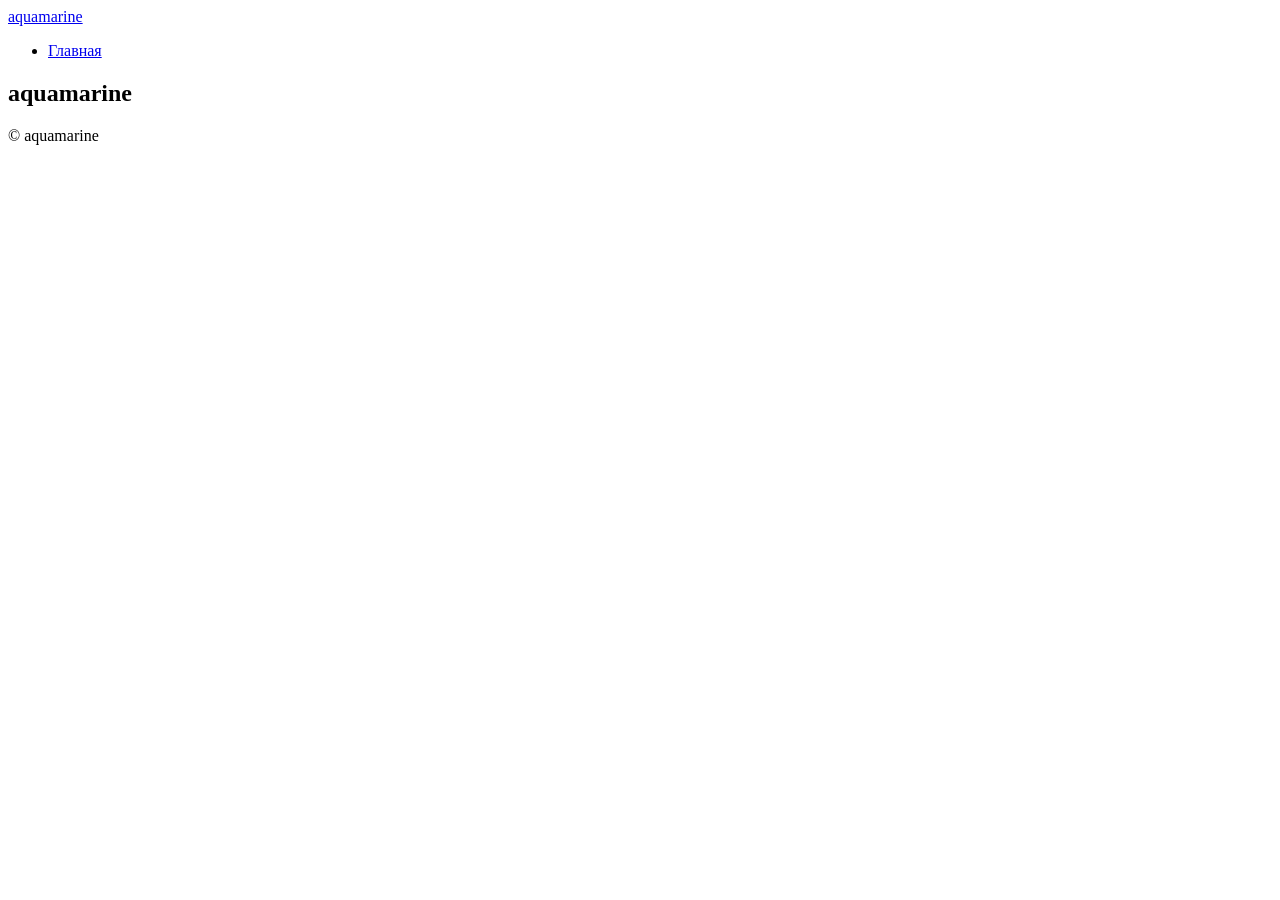
==== index.html @ 16c91556 "Проект delivery-eat" ====
<!DOCTYPE html>
<html lang="ru">
<head>
  <meta charset="UTF-8">
  <meta name="viewport" content="width=device-width, initial-scale=1.0">
  <title>aquamarine</title>
  <!-- Шрифт: бесплатный Inter из Google Fonts (preconnect ускоряет загрузку) -->
  <link rel="preconnect" href="https://fonts.googleapis.com">
  <link rel="preconnect" href="https://fonts.gstatic.com" crossorigin>
  <link href="https://fonts.googleapis.com/css2?family=Inter:wght@400;500;600;700&display=swap" rel="stylesheet">
  <!-- Общий файл стилей (папка css/) -->
  <link rel="stylesheet" href="css/style.css">
  <!-- jQuery 3.7.1 (локальный файл js/jquery.min.js). Подключаем ПЕРЕД js/script.js и тоже с defer:
       defer-скрипты выполняются строго по порядку, поэтому $ уже есть, когда запускается script.js -->
  <script src="js/jquery.min.js" defer></script>
  <!-- Общий скрипт страницы (defer — выполнится после разбора HTML) -->
  <script src="js/script.js" defer></script>
</head>
<body class="page">

  <!-- ===== Шапка сайта ===== -->
  <header class="header">
    <div class="container header__inner">
      <a class="header__logo" href="index.html">aquamarine</a>
      <nav class="nav" aria-label="Главное меню">
        <ul class="nav__list">
          <li><a class="nav__link" href="index.html">Главная</a></li>
        </ul>
      </nav>
    </div>
  </header>

  <!-- ===== Основное содержимое страницы ===== -->
  <main class="main">
    <section class="section">
      <div class="container">
        <h1 class="section__title">aquamarine</h1>
        <!-- Сюда добавляем блоки страницы -->
      </div>
    </section>
  </main>

  <!-- ===== Подвал сайта ===== -->
  <footer class="footer">
    <div class="container footer__inner">
      <p class="footer__copy">© aquamarine</p>
    </div>
  </footer>

</body>
</html>
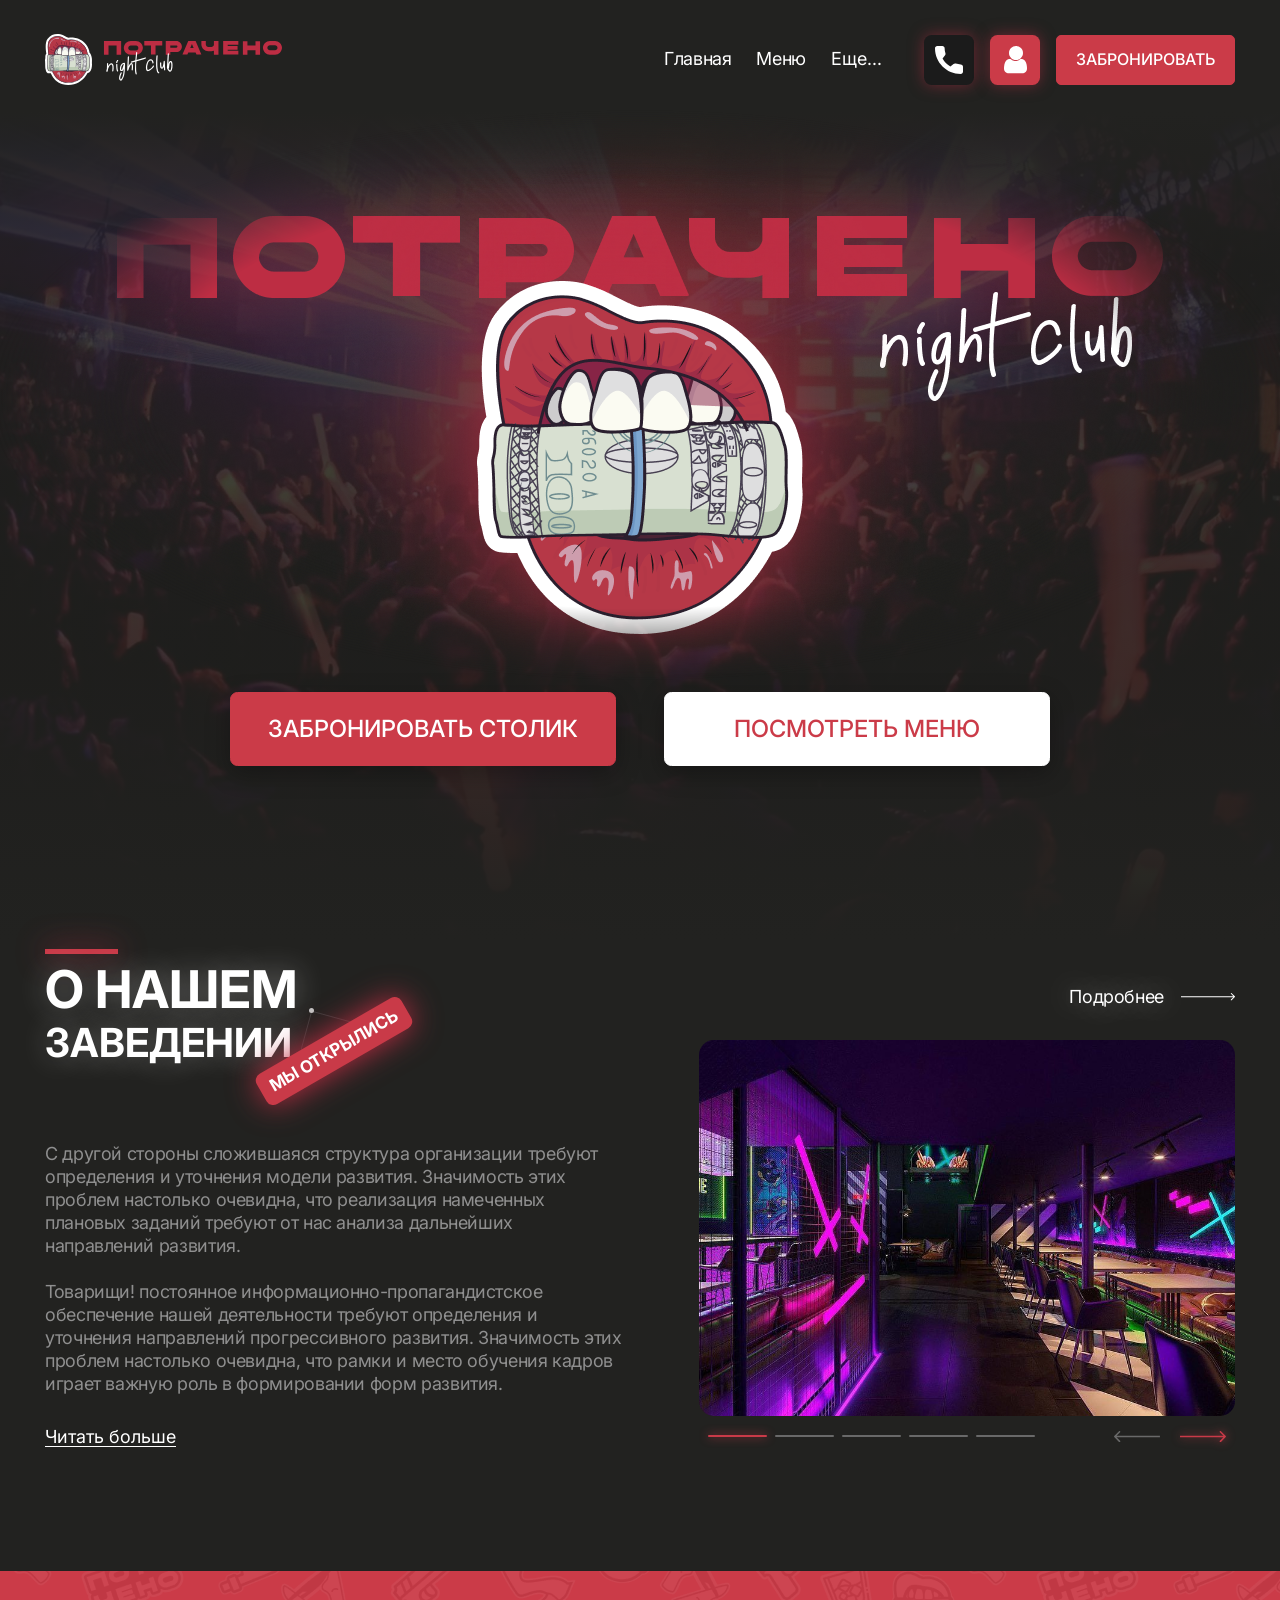
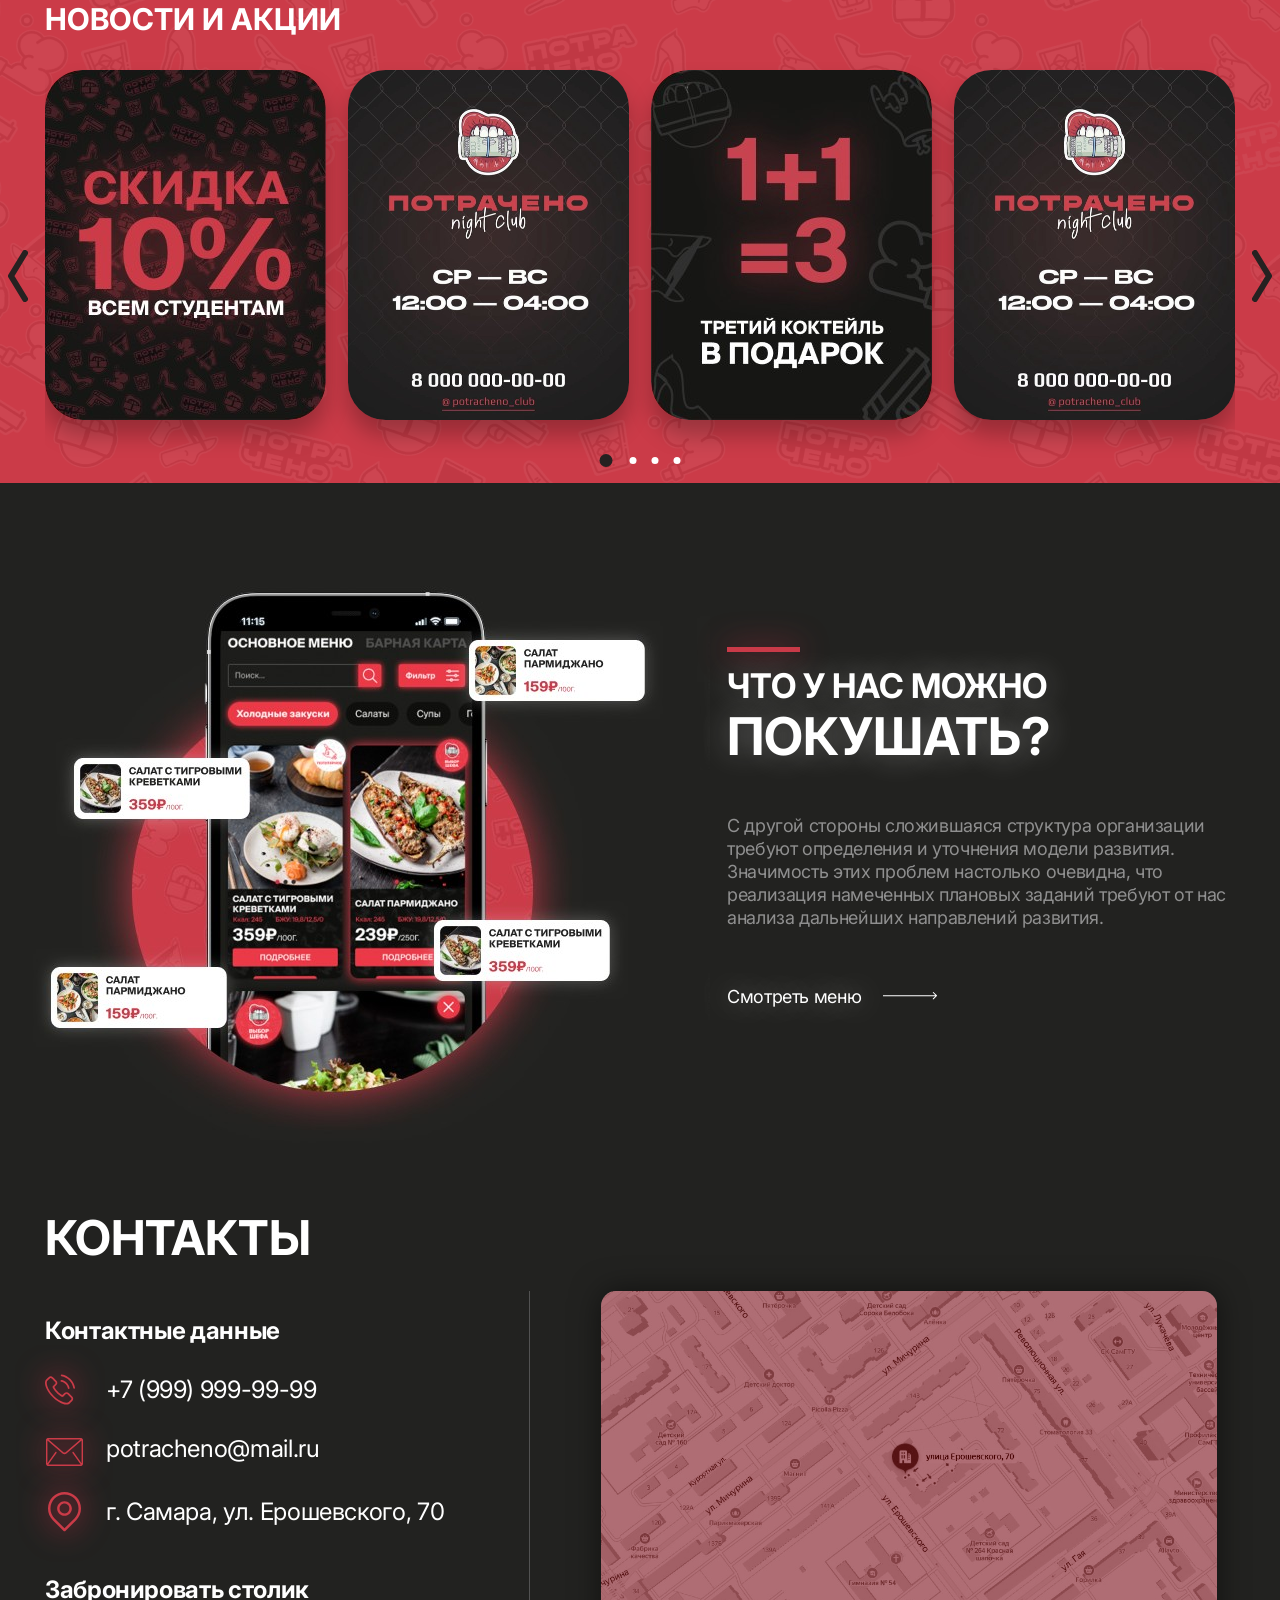
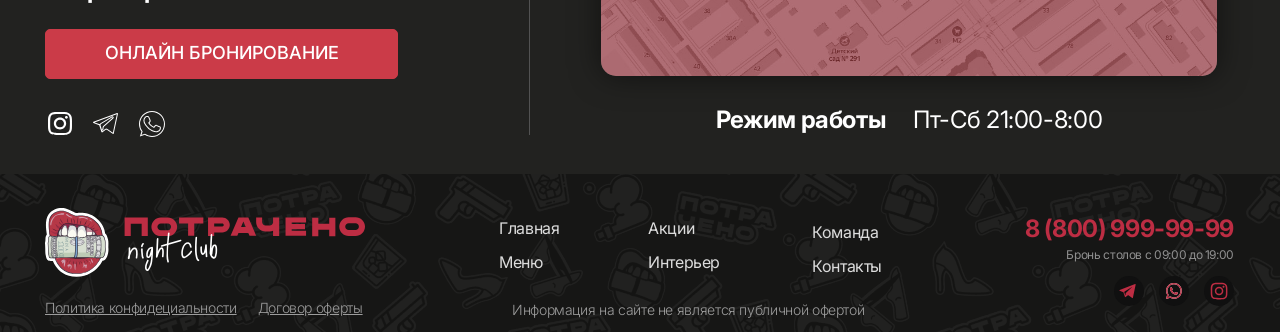
==== commit 563f36f7: "fix: restore index.html from yesterday's version" ====
--- a/index.html
+++ b/index.html
@@ -1,51 +1,1038 @@
-<!DOCTYPE html>
+<!doctype html>
 <html lang="ru">
-<head>
-  <meta charset="UTF-8">
-  <meta name="viewport" content="width=device-width, initial-scale=1.0">
-  <title>aquamarine</title>
-  <!-- Шрифт: бесплатный Inter из Google Fonts (preconnect ускоряет загрузку) -->
-  <link rel="preconnect" href="https://fonts.googleapis.com">
-  <link rel="preconnect" href="https://fonts.gstatic.com" crossorigin>
-  <link href="https://fonts.googleapis.com/css2?family=Inter:wght@400;500;600;700&display=swap" rel="stylesheet">
-  <!-- Общий файл стилей (папка css/) -->
-  <link rel="stylesheet" href="css/style.css">
-  <!-- jQuery 3.7.1 (локальный файл js/jquery.min.js). Подключаем ПЕРЕД js/script.js и тоже с defer:
+  <head>
+    <meta charset="UTF-8" />
+    <meta name="viewport" content="width=device-width, initial-scale=1.0" />
+    <title>Главная — Потрачено night club</title>
+    <!-- Шрифты. Оригинальные Suisse Intl и Gilroy подключаются в style.css (@font-face, папка fonts/).
+       Пока их нет — работают похожие бесплатные Inter (вместо Suisse Intl) и Onest (вместо Gilroy).
+       Montserrat и Roboto есть в макете (добавки к заказу, сертификат) — они бесплатные. -->
+    <link rel="preconnect" href="https://fonts.googleapis.com" />
+    <link rel="preconnect" href="https://fonts.gstatic.com" crossorigin />
+    <link
+      href="https://fonts.googleapis.com/css2?family=Inter:wght@300;400;500;600;700&family=Onest:wght@700&family=Montserrat:wght@400;700;800;900&family=Roboto:wght@400;500;700;900&display=swap"
+      rel="stylesheet"
+    />
+    <!-- Общий файл стилей для всех страниц -->
+    <link rel="stylesheet" href="style.css" />
+    <!-- jQuery 3.7.1 (локальный файл js/jquery.min.js). Подключаем ПЕРЕД js/script.js и тоже с defer:
        defer-скрипты выполняются строго по порядку, поэтому $ уже есть, когда запускается script.js -->
-  <script src="js/jquery.min.js" defer></script>
-  <!-- Общий скрипт страницы (defer — выполнится после разбора HTML) -->
-  <script src="js/script.js" defer></script>
-</head>
-<body class="page">
-
-  <!-- ===== Шапка сайта ===== -->
-  <header class="header">
-    <div class="container header__inner">
-      <a class="header__logo" href="index.html">aquamarine</a>
-      <nav class="nav" aria-label="Главное меню">
-        <ul class="nav__list">
-          <li><a class="nav__link" href="index.html">Главная</a></li>
-        </ul>
-      </nav>
+    <script src="js/jquery.min.js" defer></script>
+    <!-- Общий скрипт: все интерактивные элементы, написан на jQuery (defer — выполнится после разбора страницы) -->
+    <script src="js/script.js" defer></script>
+  </head>
+  <body class="page page--home">
+    <!-- ===== Шапка сайта (одинаковая на всех страницах) ===== -->
+    <header class="header header--overlay">
+      <div class="container header__inner">
+        <!-- Логотип: ведёт на главную -->
+        <a
+          class="header__logo"
+          href="index.html"
+          aria-label="Потрачено — на главную"
+        >
+          <img
+            src="img/logo.svg"
+            alt="Потрачено night club"
+            width="237"
+            height="51"
+          />
+        </a>
+
+        <!-- Главное меню. «Еще...» раскрывает список остальных страниц (js-dropdown) -->
+        <nav class="header__nav" aria-label="Главное меню">
+          <ul class="nav">
+            <li>
+              <a class="nav__link nav__link--active" href="index.html"
+                >Главная</a
+              >
+            </li>
+            <li><a class="nav__link" href="menu.html">Меню</a></li>
+            <li class="nav__more js-dropdown">
+              <button
+                class="nav__link nav__toggle js-dropdown-toggle"
+                type="button"
+                aria-expanded="false"
+                aria-haspopup="true"
+              >
+                Еще...
+              </button>
+              <ul class="dropdown js-dropdown-menu" hidden>
+                <li>
+                  <a class="dropdown__link" href="bar.html">Барная карта</a>
+                </li>
+                <li>
+                  <a class="dropdown__link" href="photos.html">Фотоотчеты</a>
+                </li>
+                <li>
+                  <a class="dropdown__link" href="rules.html"
+                    >Правила заведения</a
+                  >
+                </li>
+                <li>
+                  <a class="dropdown__link" href="certificate.html"
+                    >Подарочный сертификат</a
+                  >
+                </li>
+                <li><a class="dropdown__link" href="cart.html">Корзина</a></li>
+                <li>
+                  <a class="dropdown__link" href="account.html"
+                    >Личный кабинет</a
+                  >
+                </li>
+                <li>
+                  <a class="dropdown__link" href="order.html">Мой заказ</a>
+                </li>
+                <li>
+                  <a class="dropdown__link" href="crud.html"
+                    >CRUD (пользователи)</a
+                  >
+                </li>
+              </ul>
+            </li>
+          </ul>
+        </nav>
+
+        <!-- Кнопки справа: телефон, личный кабинет, корзина, бронирование -->
+        <div class="header__actions">
+          <a
+            class="icon-btn icon-btn--dark"
+            href="tel:+79999999999"
+            aria-label="Позвонить"
+          >
+            <img src="img/icon-phone.svg" alt="" width="28" height="28" />
+          </a>
+          <a
+            class="icon-btn icon-btn--red icon-btn--user"
+            href="account.html"
+            aria-label="Личный кабинет"
+          >
+            <img
+              class="icon-btn__head"
+              src="img/icon-user-head.svg"
+              alt=""
+              width="14"
+              height="14"
+            />
+            <img
+              class="icon-btn__body"
+              src="img/icon-user-body.svg"
+              alt=""
+              width="23"
+              height="15"
+            />
+          </a>
+          <!-- Корзина: белая кнопка с красной тележкой (вид из шапки страницы заказа).
+             Скрыта, пока корзина пуста; число товаров — в красном кружке (js-cart-count) -->
+          <a
+            class="icon-btn icon-btn--white header__cart js-header-cart"
+            href="cart.html"
+            aria-label="Корзина"
+            hidden
+          >
+            <img src="img/icon-cart-red.svg" alt="" width="24" height="23" />
+            <span class="header__cart-count js-cart-count">0</span>
+          </a>
+          <button class="btn btn--header js-open-booking" type="button">
+            Забронировать
+          </button>
+        </div>
+      </div>
+    </header>
+
+    <main>
+      <!-- ===== Первый экран: большой логотип «Потрачено» и две кнопки ===== -->
+      <section class="hero section--hero">
+        <!-- Заголовок для поисковиков и экранных дикторов (на экране вместо него картинка) -->
+        <h1 class="visually-hidden">Потрачено — night club</h1>
+        <!-- Большой логотип с губами — готовая картинка из макета -->
+        <img
+          class="hero__title"
+          src="img/hero-title.png"
+          alt=""
+          width="1300"
+          height="570"
+        />
+
+        <div class="hero__buttons">
+          <button class="btn btn--big js-open-booking" type="button">
+            Забронировать столик
+          </button>
+          <a class="btn btn--big btn--white" href="menu.html"
+            >Посмотреть меню</a
+          >
+        </div>
+      </section>
+
+      <!-- ===== Блок «О нашем заведении»: текст слева, фото интерьера справа ===== -->
+      <section class="about section--about js-slider" id="about">
+        <div class="container about__inner">
+          <!-- Левая колонка -->
+          <div class="about__content">
+            <span class="bar"></span>
+            <h2 class="about__title">
+              <span class="about__title-big">О нашем</span>
+              заведении
+            </h2>
+
+            <!-- Наклейка «Мы открылись» на ниточках (ниточки нарисованы встроенным SVG) -->
+            <div class="sticker" aria-hidden="true">
+              <svg
+                class="sticker__strings"
+                width="52"
+                height="44"
+                viewBox="0 0 52 44"
+              >
+                <line
+                  x1="11"
+                  y1="2"
+                  x2="0"
+                  y2="42"
+                  stroke="#444444"
+                  stroke-width="0.8"
+                />
+                <line
+                  x1="10"
+                  y1="3"
+                  x2="50"
+                  y2="14"
+                  stroke="#444444"
+                  stroke-width="0.8"
+                />
+                <circle cx="10.5" cy="2.5" r="2.5" fill="#c4c4c4" />
+              </svg>
+              <span class="sticker__label">Мы открылись</span>
+            </div>
+
+            <div class="about__text">
+              <p>
+                С другой стороны сложившаяся структура организации требуют
+                определения и уточнения модели развития. Значимость этих проблем
+                настолько очевидна, что реализация намеченных плановых заданий
+                требуют от нас анализа дальнейших направлений развития.
+              </p>
+              <p>
+                Товарищи! постоянное информационно-пропагандистское обеспечение
+                нашей деятельности требуют определения и уточнения направлений
+                прогрессивного развития. Значимость этих проблем настолько
+                очевидна, что рамки и место обучения кадров играет важную роль в
+                формировании форм развития.
+              </p>
+            </div>
+            <!-- «Читать больше» раскрывает дополнительный абзац -->
+            <p class="about__extra js-more-text" hidden>
+              Мы собрали команду барменов и поваров, которые любят своё дело:
+              авторские коктейли, кухня до утра, живые выступления по пятницам и
+              субботам. Приходите компанией — для больших столов есть VIP-зона и
+              мягкая зона у бара.
+            </p>
+            <button
+              class="about__more js-more-toggle"
+              type="button"
+              aria-expanded="false"
+              data-less="Свернуть"
+            >
+              Читать больше
+            </button>
+          </div>
+
+          <!-- Правая колонка: ссылка «Подробнее» (страница интерьера), слайдер фото: полоски и стрелки -->
+          <div class="about__gallery">
+            <a class="link-arrow about__link" href="rules.html">Подробнее</a>
+            <img
+              class="about__img js-slider-img"
+              src="img/about-interior.jpg"
+              alt="Интерьер клуба с неоновой подсветкой"
+              width="536"
+              height="376"
+              data-slides="img/about-interior.jpg|img/photo-b22100.jpg|img/photo-af4ce8.jpg|img/photo-592029.jpg|img/photo-040a84.jpg"
+            />
+            <div class="about__controls">
+              <!-- Полоски-индикаторы слайдов: первая активная -->
+              <ul class="lines">
+                <li>
+                  <button
+                    class="lines__item lines__item--active js-slider-dot"
+                    type="button"
+                    aria-label="Фото 1"
+                  ></button>
+                </li>
+                <li>
+                  <button
+                    class="lines__item js-slider-dot"
+                    type="button"
+                    aria-label="Фото 2"
+                  ></button>
+                </li>
+                <li>
+                  <button
+                    class="lines__item js-slider-dot"
+                    type="button"
+                    aria-label="Фото 3"
+                  ></button>
+                </li>
+                <li>
+                  <button
+                    class="lines__item js-slider-dot"
+                    type="button"
+                    aria-label="Фото 4"
+                  ></button>
+                </li>
+                <li>
+                  <button
+                    class="lines__item js-slider-dot"
+                    type="button"
+                    aria-label="Фото 5"
+                  ></button>
+                </li>
+              </ul>
+              <!-- Стрелки «назад» и «вперёд» -->
+              <div class="about__arrows">
+                <button
+                  class="about__arrow js-slider-prev"
+                  type="button"
+                  aria-label="Предыдущее фото"
+                >
+                  <img
+                    src="img/arrow-slide-left.svg"
+                    alt=""
+                    width="47"
+                    height="12"
+                  />
+                </button>
+                <button
+                  class="about__arrow about__arrow--next js-slider-next"
+                  type="button"
+                  aria-label="Следующее фото"
+                >
+                  <img
+                    src="img/arrow-slide-right.svg"
+                    alt=""
+                    width="47"
+                    height="12"
+                  />
+                </button>
+              </div>
+            </div>
+          </div>
+        </div>
+      </section>
+
+      <!-- ===== Красный блок «Новости и акции»: карусель афиш (стрелки, точки; клик по афише — подробности) ===== -->
+      <section class="promo promo--home section--news js-carousel" id="news">
+        <div class="container promo__inner">
+          <h2 class="promo__title">Новости и акции</h2>
+          <!-- Стрелки по бокам ленты карточек -->
+          <button
+            class="promo__arrow promo__arrow--prev js-carousel-prev"
+            type="button"
+            aria-label="Назад"
+          >
+            <img src="img/arrow-prev.svg" alt="" width="20" height="52" />
+          </button>
+          <button
+            class="promo__arrow promo__arrow--next js-carousel-next"
+            type="button"
+            aria-label="Вперёд"
+          >
+            <img src="img/arrow-next.svg" alt="" width="20" height="52" />
+          </button>
+          <!-- «Окно» карусели: видно 4 афиш, остальные уезжают вбок -->
+          <div class="promo__viewport">
+            <ul class="promo__list js-carousel-track">
+              <li class="promo__card js-carousel-item">
+                <button
+                  class="promo__link js-open-promo"
+                  type="button"
+                  data-title="Скидка 10% всем студентам"
+                  data-text="Покажите студенческий билет на входе или официанту — и получите скидку 10% на весь счёт. Акция действует со среды по воскресенье."
+                  data-img="img/news-students.jpg"
+                >
+                  <img
+                    src="img/news-students.jpg"
+                    alt="Скидка 10% всем студентам"
+                    width="281"
+                    height="350"
+                  />
+                </button>
+              </li>
+              <li class="promo__card js-carousel-item">
+                <button
+                  class="promo__link js-open-promo"
+                  type="button"
+                  data-title="Потрачено: ср — вс 12:00 — 04:00"
+                  data-text="Мы работаем со среды по воскресенье с 12:00 до 04:00. Бронируйте столик заранее по телефону 8 000 000-00-00 или онлайн."
+                  data-img="img/news-club.jpg"
+                >
+                  <img
+                    src="img/news-club.jpg"
+                    alt="Потрачено: ср — вс 12:00 — 04:00"
+                    width="281"
+                    height="350"
+                  />
+                </button>
+              </li>
+              <li class="promo__card js-carousel-item">
+                <button
+                  class="promo__link js-open-promo"
+                  type="button"
+                  data-title="1+1=3: третий коктейль в подарок"
+                  data-text="Закажите два коктейля из барной карты — третий бармен приготовит в подарок. Каждый день до 22:00."
+                  data-img="img/news-cocktail.jpg"
+                >
+                  <img
+                    src="img/news-cocktail.jpg"
+                    alt="1+1=3: третий коктейль в подарок"
+                    width="281"
+                    height="350"
+                  />
+                </button>
+              </li>
+              <li class="promo__card js-carousel-item">
+                <button
+                  class="promo__link js-open-promo"
+                  type="button"
+                  data-title="Потрачено: ср — вс 12:00 — 04:00"
+                  data-text="Мы работаем со среды по воскресенье с 12:00 до 04:00. Бронируйте столик заранее по телефону 8 000 000-00-00 или онлайн."
+                  data-img="img/news-club-2.jpg"
+                >
+                  <img
+                    src="img/news-club-2.jpg"
+                    alt="Потрачено: ср — вс 12:00 — 04:00"
+                    width="281"
+                    height="350"
+                  />
+                </button>
+              </li>
+              <li class="promo__card js-carousel-item" aria-hidden="true">
+                <button
+                  class="promo__link js-open-promo"
+                  type="button"
+                  data-title="Скидка 10% всем студентам"
+                  data-text="Покажите студенческий билет на входе или официанту — и получите скидку 10% на весь счёт. Акция действует со среды по воскресенье."
+                  data-img="img/news-students.jpg"
+                >
+                  <img
+                    src="img/news-students.jpg"
+                    alt="Скидка 10% всем студентам"
+                    width="281"
+                    height="350"
+                  />
+                </button>
+              </li>
+              <li class="promo__card js-carousel-item" aria-hidden="true">
+                <button
+                  class="promo__link js-open-promo"
+                  type="button"
+                  data-title="1+1=3: третий коктейль в подарок"
+                  data-text="Закажите два коктейля из барной карты — третий бармен приготовит в подарок. Каждый день до 22:00."
+                  data-img="img/news-cocktail.jpg"
+                >
+                  <img
+                    src="img/news-cocktail.jpg"
+                    alt="1+1=3: третий коктейль в подарок"
+                    width="281"
+                    height="350"
+                  />
+                </button>
+              </li>
+              <li class="promo__card js-carousel-item" aria-hidden="true">
+                <button
+                  class="promo__link js-open-promo"
+                  type="button"
+                  data-title="Потрачено: ср — вс 12:00 — 04:00"
+                  data-text="Мы работаем со среды по воскресенье с 12:00 до 04:00. Бронируйте столик заранее по телефону 8 000 000-00-00 или онлайн."
+                  data-img="img/news-club.jpg"
+                >
+                  <img
+                    src="img/news-club.jpg"
+                    alt="Потрачено: ср — вс 12:00 — 04:00"
+                    width="281"
+                    height="350"
+                  />
+                </button>
+              </li>
+            </ul>
+          </div>
+          <!-- Точки-переключатели: активная — большая тёмная -->
+          <ul class="dots">
+            <li>
+              <button
+                class="dots__item dots__item--active js-carousel-dot"
+                type="button"
+                aria-label="Слайд 1"
+              ></button>
+            </li>
+            <li>
+              <button
+                class="dots__item js-carousel-dot"
+                type="button"
+                aria-label="Слайд 2"
+              ></button>
+            </li>
+            <li>
+              <button
+                class="dots__item js-carousel-dot"
+                type="button"
+                aria-label="Слайд 3"
+              ></button>
+            </li>
+            <li>
+              <button
+                class="dots__item js-carousel-dot"
+                type="button"
+                aria-label="Слайд 4"
+              ></button>
+            </li>
+          </ul>
+        </div>
+      </section>
+
+      <!-- ===== Блок «Что у нас можно покушать?»: телефон с приложением слева, текст справа ===== -->
+      <section class="eat section--eat">
+        <div class="container eat__inner">
+          <!-- Телефон, красный круг и карточки блюд — одна картинка из макета -->
+          <img
+            class="eat__img"
+            src="img/eat-phone.jpg"
+            alt="Меню ресторана в мобильном приложении"
+            width="730"
+            height="700"
+          />
+          <div class="eat__content">
+            <span class="bar"></span>
+            <h2 class="eat__title">
+              Что у нас можно
+              <span class="eat__title-big">покушать?</span>
+            </h2>
+            <p class="eat__text">
+              С другой стороны сложившаяся структура организации требуют
+              определения и уточнения модели развития. Значимость этих проблем
+              настолько очевидна, что реализация намеченных плановых заданий
+              требуют от нас анализа дальнейших направлений развития.
+            </p>
+            <a class="link-arrow eat__link" href="menu.html">Смотреть меню</a>
+          </div>
+        </div>
+      </section>
+
+      <!-- ===== Блок «Контакты»: данные слева, карта справа ===== -->
+      <section class="contacts section--contacts" id="contacts">
+        <div class="container">
+          <h2 class="contacts__title">Контакты</h2>
+          <div class="contacts__body">
+            <!-- Левая колонка: телефон, почта, адрес, бронирование, соцсети -->
+            <div class="contacts__info">
+              <h3 class="contacts__subtitle">Контактные данные</h3>
+              <ul class="contacts__list">
+                <li class="contacts__item">
+                  <!-- у иконок в SVG есть «запас» 30px под свечение, поэтому отрицательные отступы в CSS -->
+                  <img
+                    class="contacts__icon contacts__icon--phone"
+                    src="img/icon-contact-phone.svg"
+                    alt=""
+                    width="90"
+                    height="91"
+                  />
+                  <a class="contacts__link" href="tel:+79999999999"
+                    >+7 (999) 999-99-99</a
+                  >
+                </li>
+                <li class="contacts__item">
+                  <img
+                    class="contacts__icon contacts__icon--mail"
+                    src="img/icon-contact-mail.svg"
+                    alt=""
+                    width="97"
+                    height="88"
+                  />
+                  <a class="contacts__link" href="mailto:potracheno@mail.ru"
+                    >potracheno@mail.ru</a
+                  >
+                </li>
+                <li class="contacts__item contacts__item--address">
+                  <img
+                    class="contacts__icon contacts__icon--pin"
+                    src="img/icon-contact-pin.svg"
+                    alt=""
+                    width="93"
+                    height="100"
+                  />
+                  <span class="contacts__link"
+                    >г. Самара, ул. Ерошевского, 70</span
+                  >
+                </li>
+              </ul>
+              <h3 class="contacts__subtitle contacts__subtitle--booking">
+                Забронировать столик
+              </h3>
+              <button class="btn btn--wide js-open-booking" type="button">
+                Онлайн бронирование
+              </button>
+              <ul class="socials">
+                <li>
+                  <a
+                    class="socials__link js-soon"
+                    href="#"
+                    data-soon="Instagram скоро заработает"
+                    aria-label="Instagram"
+                    ><img
+                      src="img/icon-instagram.svg"
+                      alt=""
+                      width="24"
+                      height="23"
+                  /></a>
+                </li>
+                <li>
+                  <a
+                    class="socials__link js-soon"
+                    href="#"
+                    data-soon="Telegram-канал скоро заработает"
+                    aria-label="Telegram"
+                    ><img
+                      src="img/icon-telegram.svg"
+                      alt=""
+                      width="25"
+                      height="21"
+                  /></a>
+                </li>
+                <li>
+                  <a
+                    class="socials__link js-soon"
+                    href="#"
+                    data-soon="WhatsApp скоро заработает"
+                    aria-label="WhatsApp"
+                    ><img
+                      src="img/icon-whatsapp.svg"
+                      alt=""
+                      width="26"
+                      height="26"
+                  /></a>
+                </li>
+              </ul>
+            </div>
+
+            <!-- Правая колонка: карта с красным фильтром и режим работы -->
+            <div class="contacts__map-wrap">
+              <div class="contacts__map">
+                <img
+                  src="img/map.jpg"
+                  alt="Карта: г. Самара, ул. Ерошевского, 70"
+                  width="616"
+                  height="385"
+                />
+              </div>
+              <p class="contacts__hours">
+                <b>Режим работы</b> Пт-Сб 21:00-8:00
+              </p>
+            </div>
+          </div>
+        </div>
+      </section>
+    </main>
+
+    <!-- ===== Подвал (одинаковый на всех страницах) ===== -->
+    <footer class="footer">
+      <div class="container footer__inner">
+        <div class="footer__brand">
+          <a href="index.html"
+            ><img
+              src="img/logo-footer.svg"
+              alt="Потрачено night club"
+              width="320"
+              height="69"
+          /></a>
+          <p class="footer__docs">
+            <a
+              class="footer__doc js-soon"
+              href="#"
+              data-soon="Политика конфиденциальности скоро появится на сайте"
+              >Политика конфидециальности</a
+            >
+            <a class="footer__doc" href="rules.html">Договор оферты</a>
+          </p>
+        </div>
+
+        <div class="footer__middle">
+          <ul class="footer__nav">
+            <li><a class="footer__link" href="index.html">Главная</a></li>
+            <li><a class="footer__link" href="index.html#news">Акции</a></li>
+            <li class="footer__nav-shift">
+              <a class="footer__link" href="index.html#about">Команда</a>
+            </li>
+            <li><a class="footer__link" href="menu.html">Меню</a></li>
+            <li><a class="footer__link" href="rules.html">Интерьер</a></li>
+            <li class="footer__nav-shift">
+              <a class="footer__link" href="index.html#contacts">Контакты</a>
+            </li>
+          </ul>
+          <p class="footer__note">
+            Информация на сайте не является публичной офертой
+          </p>
+        </div>
+
+        <div class="footer__contacts">
+          <a class="footer__phone" href="tel:88009999999">8 (800) 999-99-99</a>
+          <p class="footer__hours">Бронь столов с 09:00 до 19:00</p>
+          <ul class="footer__socials">
+            <li>
+              <a
+                class="footer__social js-soon"
+                href="#"
+                data-soon="Telegram-канал скоро заработает"
+                aria-label="Telegram"
+                ><img
+                  src="img/footer-telegram.svg"
+                  alt=""
+                  width="30"
+                  height="30"
+              /></a>
+            </li>
+            <li>
+              <a
+                class="footer__social js-soon"
+                href="#"
+                data-soon="WhatsApp скоро заработает"
+                aria-label="WhatsApp"
+                ><img
+                  src="img/footer-whatsapp.svg"
+                  alt=""
+                  width="30"
+                  height="30"
+              /></a>
+            </li>
+            <li>
+              <a
+                class="footer__social js-soon"
+                href="#"
+                data-soon="Instagram скоро заработает"
+                aria-label="Instagram"
+                ><img
+                  src="img/footer-instagram.svg"
+                  alt=""
+                  width="30"
+                  height="30"
+              /></a>
+            </li>
+          </ul>
+        </div>
+      </div>
+    </footer>
+
+    <!-- ===== Всплывающее окно «Бронирование столика»: план зала (Frame 153/154) + форма.
+       Открывается всеми кнопками «Забронировать» (js-open-booking). Форма никуда не отправляется. ===== -->
+    <div class="modal modal--booking js-modal" data-modal="booking" hidden>
+      <div class="modal__overlay js-modal-close"></div>
+      <div
+        class="modal__window"
+        role="dialog"
+        aria-modal="true"
+        aria-labelledby="booking-title"
+      >
+        <button
+          class="modal__close js-modal-close"
+          type="button"
+          aria-label="Закрыть"
+        >
+          <img src="img/icon-close.svg" alt="" width="14" height="14" />
+        </button>
+        <h2 class="modal__title" id="booking-title">Бронирование столика</h2>
+        <div class="booking">
+          <!-- План зала: на картинку наложены прозрачные кнопки-столы -->
+          <div class="plan">
+            <img
+              class="plan__img"
+              src="img/floor-plan.jpg"
+              alt="План зала: 2 этаж (столы 15–25), столы 1–14, VIP 13, бар и мягкая зона 10–12"
+              width="1709"
+              height="2113"
+            />
+            <button
+              class="plan__table js-plan-table"
+              type="button"
+              style="left: 28.85%; top: 12.68%; width: 6.85%; height: 5.54%"
+              data-table="1"
+              aria-label="Стол 1"
+            ></button>
+            <button
+              class="plan__table js-plan-table"
+              type="button"
+              style="left: 28.85%; top: 22.57%; width: 6.85%; height: 5.54%"
+              data-table="2"
+              aria-label="Стол 2"
+            ></button>
+            <button
+              class="plan__table plan__table--busy js-plan-table"
+              type="button"
+              style="left: 28.85%; top: 32.47%; width: 6.85%; height: 5.54%"
+              data-table="3"
+              aria-label="Стол 3 — занят"
+              disabled
+            ></button>
+            <button
+              class="plan__table js-plan-table"
+              type="button"
+              style="left: 28.85%; top: 42.31%; width: 6.85%; height: 5.54%"
+              data-table="4"
+              aria-label="Стол 4"
+            ></button>
+            <button
+              class="plan__table js-plan-table"
+              type="button"
+              style="left: 28.85%; top: 52.15%; width: 6.85%; height: 5.54%"
+              data-table="5"
+              aria-label="Стол 5"
+            ></button>
+            <button
+              class="plan__table js-plan-table"
+              type="button"
+              style="left: 28.85%; top: 62%; width: 6.85%; height: 5.54%"
+              data-table="6"
+              aria-label="Стол 6"
+            ></button>
+            <button
+              class="plan__table plan__table--busy js-plan-table"
+              type="button"
+              style="left: 28.85%; top: 71.89%; width: 6.85%; height: 5.54%"
+              data-table="7"
+              aria-label="Стол 7 — занят"
+              disabled
+            ></button>
+            <button
+              class="plan__table js-plan-table"
+              type="button"
+              style="left: 28.85%; top: 81.78%; width: 6.85%; height: 5.54%"
+              data-table="8"
+              aria-label="Стол 8"
+            ></button>
+            <button
+              class="plan__table js-plan-table"
+              type="button"
+              style="left: 28.85%; top: 91.67%; width: 6.85%; height: 5.54%"
+              data-table="9"
+              aria-label="Стол 9"
+            ></button>
+            <button
+              class="plan__table js-plan-table"
+              type="button"
+              style="left: 52.84%; top: 86.94%; width: 8.02%; height: 8.19%"
+              data-table="10"
+              aria-label="Стол 10"
+            ></button>
+            <button
+              class="plan__table js-plan-table"
+              type="button"
+              style="left: 70.57%; top: 86.99%; width: 8.02%; height: 8.19%"
+              data-table="11"
+              aria-label="Стол 11"
+            ></button>
+            <button
+              class="plan__table js-plan-table"
+              type="button"
+              style="left: 88.18%; top: 87.03%; width: 8.02%; height: 8.19%"
+              data-table="12"
+              aria-label="Стол 12"
+            ></button>
+            <button
+              class="plan__table plan__table--busy js-plan-table"
+              type="button"
+              style="left: 70.45%; top: 6.29%; width: 23.41%; height: 8.05%"
+              data-table="13"
+              aria-label="Стол 13 — занят"
+              disabled
+            ></button>
+            <button
+              class="plan__table js-plan-table"
+              type="button"
+              style="left: 54.59%; top: 19.4%; width: 6.85%; height: 5.54%"
+              data-table="14"
+              aria-label="Стол 14"
+            ></button>
+            <button
+              class="plan__table plan__table--round js-plan-table"
+              type="button"
+              style="left: 7.61%; top: 9.56%; width: 5.73%; height: 4.64%"
+              data-table="15"
+              aria-label="Стол 15"
+            ></button>
+            <button
+              class="plan__table plan__table--round js-plan-table"
+              type="button"
+              style="left: 7.61%; top: 18.03%; width: 5.73%; height: 4.64%"
+              data-table="16"
+              aria-label="Стол 16"
+            ></button>
+            <button
+              class="plan__table plan__table--round js-plan-table"
+              type="button"
+              style="left: 7.61%; top: 26.5%; width: 5.73%; height: 4.64%"
+              data-table="17"
+              aria-label="Стол 17"
+            ></button>
+            <button
+              class="plan__table plan__table--round plan__table--busy js-plan-table"
+              type="button"
+              style="left: 7.61%; top: 34.97%; width: 5.73%; height: 4.64%"
+              data-table="18"
+              aria-label="Стол 18 — занят"
+              disabled
+            ></button>
+            <button
+              class="plan__table plan__table--round js-plan-table"
+              type="button"
+              style="left: 7.61%; top: 43.45%; width: 5.73%; height: 4.64%"
+              data-table="19"
+              aria-label="Стол 19"
+            ></button>
+            <button
+              class="plan__table plan__table--round js-plan-table"
+              type="button"
+              style="left: 7.61%; top: 51.92%; width: 5.73%; height: 4.64%"
+              data-table="20"
+              aria-label="Стол 20"
+            ></button>
+            <button
+              class="plan__table plan__table--round js-plan-table"
+              type="button"
+              style="left: 7.61%; top: 60.39%; width: 5.73%; height: 4.64%"
+              data-table="21"
+              aria-label="Стол 21"
+            ></button>
+            <button
+              class="plan__table plan__table--round plan__table--busy js-plan-table"
+              type="button"
+              style="left: 7.61%; top: 68.86%; width: 5.73%; height: 4.64%"
+              data-table="22"
+              aria-label="Стол 22 — занят"
+              disabled
+            ></button>
+            <button
+              class="plan__table plan__table--round js-plan-table"
+              type="button"
+              style="left: 7.61%; top: 77.33%; width: 5.73%; height: 4.64%"
+              data-table="23"
+              aria-label="Стол 23"
+            ></button>
+            <button
+              class="plan__table plan__table--round js-plan-table"
+              type="button"
+              style="left: 7.61%; top: 85.8%; width: 5.73%; height: 4.64%"
+              data-table="24"
+              aria-label="Стол 24"
+            ></button>
+            <button
+              class="plan__table plan__table--round js-plan-table"
+              type="button"
+              style="left: 7.61%; top: 94.27%; width: 5.73%; height: 4.64%"
+              data-table="25"
+              aria-label="Стол 25"
+            ></button>
+          </div>
+          <form
+            class="booking__form form js-form"
+            data-success="Спасибо! Мы перезвоним, чтобы подтвердить бронь."
+            novalidate
+          >
+            <p class="booking__hint">
+              Выберите стол на плане — красные свободны, серые заняты.
+            </p>
+            <p class="booking__table">
+              Стол: <b class="js-plan-value">не выбран</b>
+            </p>
+            <input class="js-plan-input" type="hidden" name="table" value="" />
+            <label class="line-field">
+              <input
+                class="line-field__input"
+                type="text"
+                name="name"
+                placeholder="Ваше Имя"
+                required
+                minlength="2"
+                autocomplete="name"
+              />
+            </label>
+            <label class="line-field">
+              <input
+                class="line-field__input js-phone"
+                type="tel"
+                name="phone"
+                placeholder="+7 (999) 999-99-99"
+                required
+                autocomplete="tel"
+              />
+            </label>
+            <label class="line-field">
+              <input
+                class="line-field__input"
+                type="number"
+                name="guests"
+                placeholder="Кол-во гостей"
+                required
+                min="1"
+                max="20"
+              />
+            </label>
+            <label class="line-field">
+              <input
+                class="line-field__input"
+                type="date"
+                name="date"
+                required
+                aria-label="Дата"
+              />
+            </label>
+            <p class="form__error js-form-error" hidden></p>
+            <button class="btn btn--wide booking__submit" type="submit">
+              Забронировать
+            </button>
+            <p class="form__note">
+              Нажимая на кнопку, вы даете согласие на обработку персональных
+              данных
+            </p>
+          </form>
+        </div>
+      </div>
     </div>
-  </header>
-
-  <!-- ===== Основное содержимое страницы ===== -->
-  <main class="main">
-    <section class="section">
-      <div class="container">
-        <h1 class="section__title">aquamarine</h1>
-        <!-- Сюда добавляем блоки страницы -->
+
+    <!-- ===== Всплывающее окно с подробностями акции (клик по афише) ===== -->
+    <div class="modal modal--promo js-modal" data-modal="promo" hidden>
+      <div class="modal__overlay js-modal-close"></div>
+      <div
+        class="modal__window promo-modal"
+        role="dialog"
+        aria-modal="true"
+        aria-labelledby="promo-title"
+      >
+        <button
+          class="modal__close js-modal-close"
+          type="button"
+          aria-label="Закрыть"
+        >
+          <img src="img/icon-close.svg" alt="" width="14" height="14" />
+        </button>
+        <img
+          class="promo-modal__img js-promo-img"
+          src="img/promo-students.jpg"
+          alt=""
+          width="224"
+          height="279"
+        />
+        <div class="promo-modal__body">
+          <h2
+            class="modal__title promo-modal__title js-promo-title"
+            id="promo-title"
+          >
+            Акция
+          </h2>
+          <p class="promo-modal__text js-promo-text"></p>
+          <button class="btn btn--wide js-open-booking" type="button">
+            Забронировать столик
+          </button>
+        </div>
       </div>
-    </section>
-  </main>
-
-  <!-- ===== Подвал сайта ===== -->
-  <footer class="footer">
-    <div class="container footer__inner">
-      <p class="footer__copy">© aquamarine</p>
     </div>
-  </footer>
-
-</body>
+
+    <!-- Короткие всплывающие сообщения внизу экрана («Добавлено в корзину» и т. п.) -->
+    <div class="toast js-toast" role="status" aria-live="polite" hidden></div>
+  </body>
 </html>
--- a/style.css
+++ b/style.css
@@ -0,0 +1,4780 @@
+/* ===================================================================
+   Общий файл стилей для всех страниц сайта «Потрачено»
+   Макет: Figma «Потрачено», ширина 1600px, контент — 1190px по центру.
+
+   Порядок разделов в файле:
+     1. Шрифты (@font-face) и переменные
+     2. Сброс и общие элементы (кнопки, цены, точки)
+     3. Шапка (+ выпадающее меню «Еще...», кнопка корзины)
+     4. Главная: первый экран, «О нас», «Новости и акции», «Покушать», контакты
+     5. Подвал
+     6. Меню и Барная карта: вкладки, категории, поиск, фильтры, карточки
+     7. Общие блоки внутренних страниц: заголовок, всплывающие окна, формы
+     8. Корзина, 9. Заказ, 10. Фотоотчёты, 11. Правила, 12. Личный кабинет,
+     13. CRUD, 14. Сертификат
+   =================================================================== */
+
+/* ===== 1. Шрифты =====
+   Оригинальные шрифты макета — Suisse Intl и Gilroy (коммерческие).
+   Сначала ищем их в системе (local), потом — файлы в папке fonts/ (их туда кладут
+   после покупки лицензии, см. fonts/README.txt). Если ничего нет, браузер берёт
+   следующий шрифт из списка в --font-main / --font-accent: Inter или Onest. */
+@font-face {
+  font-family: "Suisse Intl Web";
+  src: local("Suisse Intl Light"), local("SuisseIntl-Light"), url("fonts/SuisseIntl-Light.woff2") format("woff2");
+  font-weight: 300;
+  font-display: swap;
+}
+
+@font-face {
+  font-family: "Suisse Intl Web";
+  src: local("Suisse Intl"), local("Suisse Intl Regular"), local("SuisseIntl-Regular"), url("fonts/SuisseIntl-Regular.woff2") format("woff2");
+  font-weight: 400;
+  font-display: swap;
+}
+
+@font-face {
+  font-family: "Suisse Intl Web";
+  src: local("Suisse Intl Medium"), local("SuisseIntl-Medium"), url("fonts/SuisseIntl-Medium.woff2") format("woff2");
+  font-weight: 500;
+  font-display: swap;
+}
+
+@font-face {
+  font-family: "Suisse Intl Web";
+  src: local("Suisse Intl SemiBold"), local("SuisseIntl-SemiBold"), url("fonts/SuisseIntl-SemiBold.woff2") format("woff2");
+  font-weight: 600;
+  font-display: swap;
+}
+
+@font-face {
+  font-family: "Suisse Intl Web";
+  src: local("Suisse Intl Bold"), local("SuisseIntl-Bold"), url("fonts/SuisseIntl-Bold.woff2") format("woff2");
+  font-weight: 700;
+  font-display: swap;
+}
+
+@font-face {
+  font-family: "Gilroy Web";
+  src: local("Gilroy Bold"), local("Gilroy-Bold"), url("fonts/Gilroy-Bold.woff2") format("woff2");
+  font-weight: 700;
+  font-display: swap;
+}
+
+/* ===== Переменные: цвета, шрифты и размеры из макета ===== */
+:root {
+  --color-bg: #222220;            /* основной тёмный фон страницы */
+  --color-bg-dark: #161615;       /* фон карточек и подвала */
+  --color-red: #cb3b48;           /* фирменный красный: кнопки, фон блока акций */
+  --color-red-glow: #bd2d43;      /* красный для свечения и логотипа */
+  --color-red-dark: #a5344a;      /* тёмно-красный текст меток */
+  --color-green: #6dab58;         /* зелёный: «Вегетарианские блюда» */
+  --color-white: #ffffff;
+  --color-gray: #8f8f8f;          /* серый текст абзацев */
+  --color-gray-light: #b7b7b7;    /* рамка и текст поля поиска */
+  --color-gray-line: #696969;     /* неактивные полоски, стрелки, крестики */
+  --color-gray-muted: #505050;    /* неактивная вкладка «Барная карта» */
+  --color-footer-text: #9c9c9c;   /* мелкий текст подвала */
+  --color-footer-link: #dcdcdc;   /* ссылки подвала */
+  --color-btn-dark: #1b1b1b;      /* тёмная кнопка с телефоном */
+
+  /* Сначала оригинальные шрифты (см. @font-face выше), если их нет — похожие Inter и Onest */
+  --font-main: "Suisse Intl Web", "Inter", Arial, sans-serif;
+  --font-accent: "Gilroy Web", "Onest", Arial, sans-serif;
+  --font-extra: "Montserrat", Arial, sans-serif;   /* добавки к заказу, сертификат */
+  --font-roboto: "Roboto", Arial, sans-serif;      /* тексты на странице сертификата */
+
+  --container: 1190px;            /* ширина контентной сетки (205px...1395px в макете) */
+  --radius: 5px;                  /* скругление обычных кнопок */
+  --radius-card: 25px;            /* скругление карточек блюд */
+  --glow-red: 0 0 15px var(--color-red);         /* красное свечение кнопок */
+  --shadow-card: 0 0 15px rgba(0, 0, 0, 0.4);    /* тень карточек */
+}
+
+/* ===== Сброс стандартных стилей браузера ===== */
+*,
+*::before,
+*::after {
+  box-sizing: border-box;
+  margin: 0;
+  padding: 0;
+}
+
+body {
+  min-width: 1240px;              /* сайт свёрстан под десктоп, на узких экранах — прокрутка */
+  font-family: var(--font-main);
+  font-size: 18px;
+  line-height: 1.27;
+  letter-spacing: -0.02em;        /* Inter чуть шире, чем Suisse Intl — немного сжимаем */
+  color: var(--color-white);
+  background-color: var(--color-bg);
+  -webkit-font-smoothing: antialiased;
+}
+
+/* Если загрузился оригинальный Suisse Intl (script.js ставит класс на <html>) —
+   сжатие букв, подобранное под Inter, не нужно */
+.fonts-original body,
+.fonts-original .categories__link,
+.fonts-original .menu__tab {
+  letter-spacing: 0;
+}
+
+/* Надписи ЗАГЛАВНЫМИ буквами у Inter и так по ширине как в макете — без сжатия */
+.btn,
+.price,
+.promo__title,
+.about__title,
+.eat__title,
+.contacts__title,
+.card__title,
+.dish__title,
+.dish__price,
+.dish__tags,
+.tag,
+.btn-small,
+.btn-more,
+.btn-cart,
+.sticker__label,
+.video-badge__label {
+  letter-spacing: 0;
+}
+
+img {
+  display: block;
+  max-width: 100%;
+}
+
+ul {
+  list-style: none;
+}
+
+a {
+  color: inherit;
+  text-decoration: none;
+}
+
+button,
+input {
+  font: inherit;
+  color: inherit;
+  border: none;
+  background: none;
+}
+
+button {
+  cursor: pointer;
+}
+
+/* Атрибут hidden всегда прячет элемент (даже если у класса задан display) */
+[hidden] {
+  display: none !important;
+}
+
+/* Видимая рамка фокуса для навигации с клавиатуры */
+:focus-visible {
+  outline: 2px solid var(--color-white);
+  outline-offset: 3px;
+}
+
+/* Текст только для экранных дикторов (на экране не виден) */
+.visually-hidden {
+  position: absolute;
+  width: 1px;
+  height: 1px;
+  overflow: hidden;
+  clip: rect(0 0 0 0);
+  white-space: nowrap;
+}
+
+/* ===== Общие элементы ===== */
+
+/* Контейнер 1190px по центру */
+.container {
+  position: relative;
+  width: var(--container);
+  margin: 0 auto;
+}
+
+/* Красная полоска над заголовками блоков (73×5 со свечением) */
+.bar {
+  display: block;
+  width: 73px;
+  height: 5px;
+  background-color: #c93a48;
+  box-shadow: 0 0 30px var(--color-red-glow);
+}
+
+/* Красная кнопка (базовая) */
+.btn {
+  display: inline-flex;
+  align-items: center;
+  justify-content: center;
+  border: 1.5px solid var(--color-red);
+  border-radius: var(--radius);
+  background-color: var(--color-red);
+  color: var(--color-white);
+  font-weight: 500;
+  text-transform: uppercase;
+  transition: background-color 0.2s, color 0.2s, box-shadow 0.2s;
+}
+
+/* Наведение: кнопка темнеет и начинает светиться */
+.btn:hover {
+  background-color: #b5303d;
+  box-shadow: var(--glow-red);
+}
+
+/* «Забронировать» в шапке: 179×50 */
+.btn--header {
+  width: 179px;
+  height: 50px;
+  font-size: 16px;
+}
+
+/* Большие кнопки первого экрана: 386×74 */
+.btn--big {
+  width: 386px;
+  height: 74px;
+  border-radius: 7.4px;
+  font-size: 23.68px;
+  box-shadow: 0 7px 25px rgba(0, 0, 0, 0.3);
+}
+
+/* Белая кнопка с красным текстом */
+.btn--white {
+  border-color: var(--color-white);
+  background-color: var(--color-white);
+  color: var(--color-red);
+}
+
+.btn--white:hover {
+  background-color: #f1f1f1;
+  box-shadow: 0 7px 25px rgba(0, 0, 0, 0.3), 0 0 15px rgba(255, 255, 255, 0.5);
+}
+
+/* «Онлайн бронирование» в контактах: 353×50 */
+.btn--wide {
+  width: 353px;
+  height: 50px;
+  font-size: 18px;
+}
+
+/* Ссылка со стрелкой («Подробнее →», «Смотреть меню →») */
+.link-arrow {
+  display: inline-flex;
+  align-items: center;
+  gap: 17px;
+  font-size: 18px;
+  line-height: 23px;
+  text-shadow: 0 0 30px rgba(255, 255, 255, 0.56);
+  transition: color 0.2s;
+}
+
+.link-arrow::after {
+  content: "";
+  width: 54px;
+  height: 8px;
+  background: url("img/arrow-long.svg") no-repeat center / contain;
+  transition: transform 0.2s;
+}
+
+.link-arrow:hover {
+  color: var(--color-red);
+}
+
+.link-arrow:hover::after {
+  transform: translateX(6px);
+}
+
+/* Цена «359₽/100г.»: крупные цифры и мелкая приписка */
+.price {
+  font-size: 36px;
+  line-height: 42px;
+  font-weight: 700;
+  text-transform: uppercase;
+  white-space: nowrap;
+}
+
+.price small {
+  line-height: 1;
+  font-size: 16px;
+  font-weight: 400;
+}
+
+/* Точки слайдера (большая тёмная — активная, маленькие белые — остальные) */
+.dots {
+  position: absolute;
+  left: 50%;
+  display: flex;
+  align-items: center;
+  gap: 15px;
+  transform: translateX(-50%);
+}
+
+.dots li {
+  display: flex;
+}
+
+.dots__item {
+  width: 7px;
+  height: 7px;
+  border-radius: 50%;
+  background-color: var(--color-white);
+}
+
+.dots__item--active {
+  width: 13px;
+  height: 13px;
+  margin-right: 2px;
+  background-color: #262121;
+}
+
+.dots__item:not(.dots__item--active):hover {
+  background-color: #262121;
+}
+
+/* ===== Шапка ===== */
+.header {
+  position: relative;
+  z-index: 10;
+  height: 144px;                  /* на странице меню красный блок начинается с 144px */
+  padding-top: 34px;
+}
+
+/* На главной шапка лежит поверх первого экрана */
+.header--overlay {
+  position: absolute;
+  top: 0;
+  left: 0;
+  width: 100%;
+  height: auto;
+}
+
+.header__inner {
+  display: flex;
+  align-items: center;
+  height: 51px;
+}
+
+.header__logo {
+  flex-shrink: 0;
+  transition: opacity 0.2s;
+}
+
+.header__logo:hover {
+  opacity: 0.85;
+}
+
+.header__nav {
+  margin-left: auto;              /* меню прижато к кнопкам справа */
+}
+
+.nav {
+  display: flex;
+  gap: 25px;
+}
+
+.nav__link {
+  font-size: 18px;
+  line-height: 21px;
+  transition: color 0.2s;
+}
+
+.nav__link:hover {
+  color: var(--color-red);
+}
+
+.header__actions {
+  display: flex;
+  gap: 16px;
+  margin-left: 42px;
+}
+
+/* Квадратные кнопки-иконки 50×50 */
+.icon-btn {
+  position: relative;
+  display: flex;
+  align-items: center;
+  justify-content: center;
+  width: 50px;
+  height: 50px;
+  border-radius: 7.58px;
+  box-shadow: 0 0 15px rgba(189, 45, 67, 0.5);
+  transition: box-shadow 0.2s, background-color 0.2s;
+}
+
+.icon-btn:hover {
+  box-shadow: 0 0 20px var(--color-red-glow);
+}
+
+.icon-btn--dark {
+  background-color: var(--color-btn-dark);
+}
+
+.icon-btn--red {
+  background-color: var(--color-red);
+}
+
+/* Иконка пользователя собрана из двух частей: голова и плечи */
+.icon-btn__head {
+  position: absolute;
+  top: 11px;
+  left: 19px;
+}
+
+.icon-btn__body {
+  position: absolute;
+  top: 24px;
+  left: 14px;
+}
+
+/* ===== Первый экран (только на главной) ===== */
+.hero {
+  position: relative;
+  height: 940px;
+  /* фото толпы в клубе + тёмный градиент поверх (значения прозрачности из макета) */
+  background:
+    linear-gradient(to bottom, #222220 0%, #222220 11.9%, rgba(34, 34, 32, 0.87) 29.2%, rgba(34, 34, 32, 0.88) 71.8%, #222220 100%),
+    url("img/hero-bg.jpg") center / cover no-repeat;
+  overflow: hidden;
+}
+
+/* Логотип «Потрачено night club» с губами — картинка 1300×570 (вместе со свечением).
+   Края картинки плавно растворяются в фоне (mask-image) */
+.hero__title {
+  position: absolute;
+  top: 110px;
+  left: 50%;
+  width: 1300px;
+  max-width: none;
+  transform: translateX(-50%);
+  -webkit-mask-image: radial-gradient(ellipse 50% 50% at 50% 50%, #000 75%, transparent 100%);
+  mask-image: radial-gradient(ellipse 50% 50% at 50% 50%, #000 75%, transparent 100%);
+}
+
+.hero__buttons {
+  position: absolute;
+  top: 692px;
+  left: 50%;
+  display: flex;
+  gap: 48px;
+  transform: translateX(-50%);
+}
+
+/* ===== О нашем заведении ===== */
+.about {
+  padding-top: 9px;
+  padding-bottom: 122px;
+}
+
+.about__inner {
+  display: flex;
+  justify-content: space-between;
+}
+
+.about__content {
+  position: relative;
+  width: 577px;
+}
+
+.about__title {
+  margin-top: 9px;
+  font-size: 40px;
+  line-height: 53px;
+  font-weight: 700;
+  text-transform: uppercase;
+  text-shadow: 0 0 30px rgba(255, 255, 255, 0.32);
+}
+
+.about__title-big {
+  display: block;
+  font-size: 52px;
+}
+
+/* Наклейка «Мы открылись»: повёрнута на -30°, висит на ниточках */
+.sticker {
+  position: absolute;
+  top: 45px;
+  left: 208px;
+  width: 162px;
+  height: 114px;
+  pointer-events: none;
+}
+
+.sticker__strings {
+  position: absolute;
+  top: 14px;
+  left: 48px;
+}
+
+.sticker__label {
+  position: absolute;
+  top: 50%;
+  left: 50%;
+  width: 167px;
+  height: 35px;
+  border-radius: 7.75px;
+  background-color: #c93a48;
+  box-shadow: 0 0 30px var(--color-red-glow);
+  font-size: 17px;
+  line-height: 35px;
+  font-weight: 700;
+  text-align: center;
+  text-transform: uppercase;
+  transform: translate(-50%, -50%) rotate(-30deg);
+}
+
+.about__text {
+  margin-top: 73px;
+  font-size: 18px;
+  line-height: 23px;
+  color: var(--color-gray);
+}
+
+/* пустая строка между абзацами, как в макете */
+.about__text p + p {
+  margin-top: 23px;
+}
+
+.about__more {
+  display: inline-block;
+  margin-top: 30px;
+  font-size: 18px;
+  line-height: 23px;
+  text-decoration: underline;
+  text-underline-offset: 3px;
+  transition: color 0.2s;
+}
+
+.about__more:hover {
+  color: var(--color-red);
+}
+
+.about__gallery {
+  display: flex;
+  flex-direction: column;
+  width: 536px;
+  padding-top: 36px;
+}
+
+.about__link {
+  align-self: flex-end;
+}
+
+.about__img {
+  width: 536px;
+  height: 376px;
+  margin-top: 32px;
+  border-radius: 15px;
+  object-fit: cover;
+}
+
+/* Полоски и стрелки под фото */
+.about__controls {
+  display: flex;
+  align-items: center;
+  justify-content: space-between;
+  height: 2px;
+  margin-top: 19px;
+  padding: 0 8px 0 9px;
+}
+
+.lines {
+  display: flex;
+  gap: 8px;
+}
+
+.lines__item {
+  width: 59px;
+  height: 2px;
+  border-radius: 100px;
+  background-color: var(--color-gray-line);
+}
+
+.lines__item--active {
+  background-color: #c93a48;
+  box-shadow: 0 0 10px #c93a48;
+}
+
+.about__arrows {
+  display: flex;
+  gap: 19px;
+}
+
+.about__arrow {
+  display: block;
+  padding: 6px 0;
+  transition: transform 0.2s;
+}
+
+.about__arrow:hover {
+  transform: scale(1.1);
+}
+
+.about__arrow--next img {
+  filter: drop-shadow(0 0 5px #c93a48);
+}
+
+/* ===== Красный блок «Новости и акции» (обе страницы) ===== */
+.promo {
+  /* красный фон + едва заметный узор из иконок */
+  background: url("img/pattern-news.png") center top / 1600px auto no-repeat, var(--color-red);
+}
+
+.promo--home {
+  height: 512px;
+  padding-top: 31px;
+}
+
+.promo--menu {
+  height: 441px;
+  padding-top: 2px;
+  background-image: url("img/pattern-menu-news.png");
+}
+
+.promo__inner {
+  height: 100%;
+}
+
+.promo__title {
+  font-size: 30px;
+  line-height: 35px;
+  font-weight: 700;
+  text-transform: uppercase;
+}
+
+/* «Окно» карусели: обрезает ленту только слева и справа, тени сверху и снизу видны */
+.promo__viewport {
+  margin-top: 33px;
+  clip-path: inset(-40px 0 -60px 0);
+  overflow-x: clip;               /* лента не создаёт горизонтальную прокрутку страницы (clip, а не hidden — тени сверху/снизу остаются) */
+}
+
+/* Лента афиш: script.js сдвигает её через transform */
+.promo__list {
+  display: flex;
+  gap: 22px;                      /* (1190 − 4 × 281) / 3 */
+  transition: transform 0.5s ease;
+}
+
+.promo__card {
+  flex-shrink: 0;
+}
+
+/* Афиша — кнопка: открывает окно с подробностями акции */
+.promo__link {
+  display: block;
+  overflow: hidden;
+  border-radius: 37.7px;
+  box-shadow: 0 15px 22px rgba(0, 0, 0, 0.25);
+  transition: transform 0.2s, box-shadow 0.2s;
+}
+
+.promo__link:hover {
+  transform: translateY(-6px);
+  box-shadow: 0 20px 30px rgba(0, 0, 0, 0.4);
+}
+
+/* Стрелки слева и справа от ленты */
+.promo__arrow {
+  position: absolute;
+  top: 248px;
+  transition: transform 0.2s;
+}
+
+.promo__arrow--prev {
+  left: -37px;
+}
+
+.promo__arrow--next {
+  right: -37px;
+}
+
+.promo__arrow:hover {
+  transform: scale(1.15);
+}
+
+/* Белая стрелка при наведении (как в UI Kit) */
+.promo__arrow:hover img {
+  filter: brightness(0) invert(1);
+}
+
+.promo--home .dots {
+  top: 452px;
+}
+
+/* --- Вариант для страницы меню: карточки поменьше --- */
+.promo--menu .promo__title {
+  margin-top: 10px;
+}
+
+.promo--menu .promo__list {
+  gap: 17.5px;                    /* (1190 − 5 × 224) / 4 */
+}
+
+.promo--menu .promo__card .promo__link {
+  border-radius: 30px;
+  box-shadow: 0 12px 18px rgba(0, 0, 0, 0.25);
+}
+
+.promo--menu .promo__arrow {
+  top: 212px;
+}
+
+.promo--menu .dots {
+  top: 406px;
+}
+
+/* Барная карта: тот же блок, но без «хлебных крошек» */
+.promo--bar {
+  padding-top: 31px;
+}
+
+.promo--bar .promo__title {
+  margin-top: 0;
+}
+
+/* В макете барной карты точек под каруселью нет — листаем только стрелками */
+.promo--bar .dots {
+  display: none;
+}
+
+/* Хлебные крошки «Главная > Меню» */
+.breadcrumbs {
+  display: flex;
+  align-items: center;
+  gap: 8px;
+  font-size: 16px;
+  line-height: 19px;
+}
+
+.breadcrumbs__link {
+  color: #676767;
+  transition: color 0.2s;
+}
+
+.breadcrumbs__link:hover {
+  color: var(--color-white);
+}
+
+.breadcrumbs__sep {
+  margin-right: 1px;
+}
+
+/* ===== «Что у нас можно покушать?» ===== */
+.eat {
+  height: 727px;
+}
+
+.eat__inner {
+  height: 100%;
+}
+
+/* Картинка с телефоном выходит за левый край контейнера (свечение круга) */
+.eat__img {
+  position: absolute;
+  top: 7px;
+  left: -65px;
+  max-width: none;
+}
+
+.eat__content {
+  position: absolute;
+  top: 164px;
+  left: 682px;
+  width: 508px;
+}
+
+.eat__title {
+  margin-top: 8px;
+  font-size: 34px;
+  line-height: 51px;
+  font-weight: 700;
+  text-transform: uppercase;
+  text-shadow: 0 0 30px rgba(255, 255, 255, 0.32);
+}
+
+.eat__title-big {
+  display: block;
+  font-size: 52px;
+}
+
+.eat__text {
+  margin-top: 52px;
+  font-size: 18px;
+  line-height: 23px;
+  color: var(--color-gray);
+}
+
+.eat__link {
+  margin-top: 56px;
+  gap: 22px;
+}
+
+/* ===== Контакты ===== */
+.contacts {
+  height: 564px;
+}
+
+.contacts__title {
+  font-size: 48px;
+  line-height: 56px;
+  font-weight: 700;
+  text-transform: uppercase;
+}
+
+.contacts__body {
+  display: flex;
+  margin-top: 25px;
+}
+
+.contacts__info {
+  width: 485px;
+  height: 444px;
+  padding-top: 26px;
+  border-right: 1px solid #525252;  /* вертикальная линия-разделитель */
+}
+
+.contacts__subtitle {
+  font-size: 24px;
+  line-height: 28px;
+  font-weight: 700;
+}
+
+.contacts__subtitle--booking {
+  margin-top: 44px;
+  margin-bottom: 25px;
+}
+
+.contacts__list {
+  display: flex;
+  flex-direction: column;
+  gap: 29px;
+  margin-top: 30px;
+}
+
+.contacts__item {
+  position: relative;
+  display: flex;
+  align-items: center;
+  min-height: 30px;
+  padding-left: 61px;
+}
+
+.contacts__item--address {
+  min-height: 39px;
+}
+
+/* Иконки: SVG содержит запас под свечение, поэтому сдвигаем их отрицательно */
+.contacts__icon {
+  position: absolute;
+  top: 50%;
+  max-width: none;
+  transform: translateY(-50%);
+}
+
+.contacts__icon--phone {
+  left: -30px;
+}
+
+.contacts__icon--mail {
+  left: -29px;
+  margin-top: 3px;
+}
+
+.contacts__icon--pin {
+  left: -27px;
+}
+
+.contacts__link {
+  font-size: 24px;
+  line-height: 28px;
+}
+
+a.contacts__link {
+  transition: color 0.2s;
+}
+
+a.contacts__link:hover {
+  color: var(--color-red);
+}
+
+/* Соцсети в контактах */
+.socials {
+  display: flex;
+  align-items: center;
+  gap: 21px;
+  margin-top: 32px;
+  padding-left: 3px;
+}
+
+.socials__link {
+  display: block;
+  transition: transform 0.2s, filter 0.2s;
+}
+
+.socials__link:hover {
+  transform: scale(1.15);
+  filter: drop-shadow(0 0 6px var(--color-red));
+}
+
+.contacts__map-wrap {
+  margin-left: 71px;
+}
+
+/* Карта с красным полупрозрачным фильтром поверх */
+.contacts__map {
+  position: relative;
+  width: 616px;
+  height: 385px;
+  overflow: hidden;
+  border-radius: 15px;
+  box-shadow: 0 0 30px rgba(0, 0, 0, 0.5);
+}
+
+/* в макете карта обесцвечена и притемнена (фильтры картинки в Figma) */
+.contacts__map img {
+  width: 100%;
+  height: 100%;
+  object-fit: cover;
+  filter: grayscale(1) brightness(0.56) contrast(1.35);
+}
+
+.contacts__map::after {
+  content: "";
+  position: absolute;
+  inset: 0;
+  background-color: rgba(203, 59, 72, 0.46);
+  mix-blend-mode: hard-light;     /* режим наложения «Жёсткий свет», как в макете */
+  transition: opacity 0.3s;
+}
+
+.contacts__map:hover::after {
+  opacity: 0.6;
+}
+
+.contacts__hours {
+  margin-top: 30px;
+  font-size: 24px;
+  line-height: 28px;
+  text-align: center;
+  word-spacing: 0;
+}
+
+.contacts__hours b {
+  margin-right: 22px;
+}
+
+/* ===== Подвал ===== */
+.footer {
+  height: 158px;
+  background: url("img/pattern-footer.png") center top / 1600px auto no-repeat, var(--color-bg-dark);
+}
+
+.footer__inner {
+  display: flex;
+  height: 100%;
+}
+
+.footer__brand {
+  width: 454px;
+  padding-top: 34px;
+}
+
+.footer__docs {
+  display: flex;
+  gap: 21px;
+  margin-top: 23px;
+}
+
+.footer__doc {
+  font-size: 14px;
+  line-height: 16px;
+  font-weight: 300;
+  color: var(--color-footer-text);
+  text-decoration: underline;
+  transition: color 0.2s;
+}
+
+.footer__doc:hover {
+  color: var(--color-white);
+}
+
+.footer__middle {
+  padding-top: 45px;
+}
+
+/* Ссылки подвала — 3 колонки по 2 строки */
+.footer__nav {
+  font-size: 16px;
+  line-height: 19px;
+  display: grid;
+  grid-template-columns: 149px 164px auto;
+  row-gap: 15px;
+}
+
+/* третья колонка в макете опущена на 4px */
+.footer__nav-shift {
+  transform: translateY(4px);
+}
+
+.footer__link {
+  font-size: 16px;
+  line-height: 19px;
+  color: var(--color-footer-link);
+  transition: color 0.2s;
+}
+
+.footer__link:hover {
+  color: var(--color-red);
+}
+
+.footer__note {
+  margin-top: 30px;
+  margin-left: 13px;
+  font-size: 14px;
+  line-height: 16px;
+  font-weight: 300;
+  color: var(--color-footer-text);
+}
+
+.footer__contacts {
+  display: flex;
+  flex-direction: column;
+  align-items: flex-end;
+  margin-left: auto;
+  padding-top: 41px;
+  padding-right: 1px;
+}
+
+.footer__phone {
+  font-size: 24px;
+  line-height: 28px;
+  font-weight: 700;
+  color: var(--color-red-glow);
+  transition: color 0.2s;
+}
+
+.footer__phone:hover {
+  color: var(--color-white);
+}
+
+.footer__hours {
+  margin-top: 5px;
+  font-size: 12px;
+  line-height: 14px;
+  color: var(--color-gray);
+}
+
+.footer__socials {
+  display: flex;
+  gap: 15px;
+  margin-top: 14px;
+}
+
+.footer__social {
+  display: block;
+  border-radius: 50%;
+  transition: box-shadow 0.2s;
+}
+
+.footer__social:hover {
+  box-shadow: 0 0 10px var(--color-red-glow);
+}
+
+/* ===================================================================
+   Страница «Меню»
+   =================================================================== */
+.menu {
+  padding-top: 26px;
+  padding-bottom: 47px;
+}
+
+/* Вкладки «Основное меню» / «Барная карта» */
+.menu__tabs {
+  display: flex;
+  gap: 52px;
+}
+
+.menu__tab {
+  font-family: var(--font-accent);
+  font-size: 30px;
+  line-height: 36px;
+  font-weight: 700;
+  letter-spacing: -0.04em;
+  text-transform: uppercase;
+  color: var(--color-gray-muted);
+  transition: color 0.2s;
+}
+
+.menu__tab:hover {
+  color: var(--color-red);
+}
+
+.menu__tab--active,
+.menu__tab--active:hover {
+  color: var(--color-white);
+}
+
+/* Категории и поиск */
+.menu__controls {
+  position: relative;
+  display: flex;
+  flex-direction: column;
+  gap: 11px;
+  margin-top: 31px;
+}
+
+.categories {
+  line-height: 22px;
+  display: flex;
+  justify-content: space-between;
+  width: 884px;
+}
+
+.categories__link {
+  font-family: var(--font-accent);
+  font-size: 18px;
+  line-height: 22px;
+  font-weight: 700;
+  letter-spacing: -0.02em;
+  transition: color 0.2s;
+}
+
+.categories__link:hover {
+  color: var(--color-red);
+}
+
+/* Поле поиска 271×50 справа */
+.search {
+  position: absolute;
+  top: 5px;
+  right: 0;
+  display: flex;
+  width: 271px;
+  height: 50px;
+}
+
+.search__input {
+  flex-grow: 1;
+  min-width: 0;
+  height: 100%;
+  padding: 0 0 0 22px;
+  border: 1px solid var(--color-gray-light);
+  border-right: none;
+  border-radius: var(--radius) 0 0 var(--radius);
+  background-color: var(--color-bg);
+  font-size: 16px;
+  outline: none;
+  transition: border-color 0.2s;
+}
+
+.search__input::placeholder {
+  color: var(--color-gray-light);
+}
+
+.search__input:focus {
+  border-color: var(--color-white);
+}
+
+/* Видимый фокус с клавиатуры (выше outline: none убирал рамку браузера) */
+.search__input:focus-visible {
+  outline: 2px solid var(--color-white);
+  outline-offset: 2px;
+}
+
+.search__btn {
+  display: flex;
+  align-items: center;
+  justify-content: center;
+  flex-shrink: 0;
+  width: 50px;
+  height: 50px;
+  border-radius: 0 var(--radius) var(--radius) 0;
+  background-color: var(--color-red);
+  box-shadow: var(--glow-red);
+  transition: background-color 0.2s;
+}
+
+.search__btn:hover {
+  background-color: #b5303d;
+}
+
+/* Кнопка «Фильтры» и «таблетки» */
+.filters {
+  position: relative;             /* от неё позиционируется панель фильтров */
+  display: flex;
+  align-items: center;
+  gap: 32px;
+  margin-top: 34px;
+}
+
+.filters__btn {
+  display: flex;
+  align-items: center;
+  justify-content: center;
+  gap: 17px;
+  width: 155px;
+  height: 50px;
+  border-radius: var(--radius);
+  background-color: var(--color-red);
+  box-shadow: var(--glow-red);
+  font-size: 16px;
+  line-height: 19px;
+  font-weight: 600;
+  transition: background-color 0.2s, box-shadow 0.2s;
+}
+
+.filters__btn:hover {
+  background-color: #b5303d;
+  box-shadow: 0 0 25px var(--color-red);
+}
+
+.filters__tags {
+  display: flex;
+  gap: 20px;
+}
+
+.tag {
+  display: flex;
+  align-items: center;
+  gap: 8px;
+  height: 40px;
+  padding: 0 16px 0 14px;
+  border: 1px solid var(--color-red);
+  border-radius: 100px;
+  box-shadow: 0 0 10px var(--color-red);
+  font-size: 16px;
+  line-height: 19px;
+  text-transform: uppercase;
+  cursor: default;           /* сама «таблетка» не кликается, кликается только крестик */
+  transition: background-color 0.2s;
+}
+
+.tag:hover {
+  background-color: rgba(203, 59, 72, 0.15);
+}
+
+.tag--green {
+  border-color: var(--color-green);
+  box-shadow: 0 0 10px var(--color-green);
+}
+
+.tag--green:hover {
+  background-color: rgba(109, 171, 88, 0.15);
+}
+
+/* ===== Карточки блюд: сетка 3 колонки по 380px ===== */
+.cards {
+  display: grid;
+  grid-template-columns: repeat(3, 380px);
+  justify-content: space-between;
+  row-gap: 30px;
+  margin-top: 43px;
+}
+
+.card {
+  position: relative;
+  height: 655px;
+  border-radius: var(--radius-card);
+  /* тёмный фон + еле заметный узор в нижней части */
+  background: url("img/pattern-card.png") left 102px / 380px auto no-repeat, var(--color-bg-dark);
+  box-shadow: var(--shadow-card);
+  transition: box-shadow 0.3s;
+}
+
+/* Красная «язычок»-полоска внизу карточки (и у напитков в баре) */
+.card::after,
+.drink::after {
+  content: "";
+  position: absolute;
+  bottom: 0;
+  left: 85px;
+  width: 210px;
+  height: 9px;
+  border-radius: 25px 25px 0 0;
+  background-color: var(--color-red);
+}
+
+/* Наведение и «выбранная» карточка — красное свечение (как у «Салат цезарь» в макете) */
+.card:hover,
+.card--active {
+  box-shadow: 0 0 50px var(--color-red);
+}
+
+/* Круглый значок «Популярное» / «Выбор шефа» у правого верхнего угла */
+.card__badge {
+  position: absolute;
+  top: -16px;
+  left: 289px;
+  z-index: 2;
+  border-radius: 50%;
+  box-shadow: 0 0 15px rgba(255, 255, 255, 0.5);
+}
+
+.card__badge--red {
+  box-shadow: 0 0 15px var(--color-red);
+}
+
+.card__photo {
+  position: relative;
+  height: 475px;
+  overflow: hidden;
+  border-radius: var(--radius-card) var(--radius-card) 0 0;
+}
+
+.card__img {
+  width: 100%;
+  height: 100%;
+  object-fit: cover;
+  transition: transform 0.4s;
+}
+
+.card:hover .card__img {
+  transform: scale(1.04);
+}
+
+/* Три точки фото-слайдера внутри карточки */
+.mini-dots {
+  position: absolute;
+  top: 445px;
+  left: 50%;
+  display: flex;
+  gap: 12px;
+  transform: translateX(-50%);
+}
+
+.mini-dots__item {
+  width: 13px;
+  height: 13px;
+  border-radius: 50%;
+  background-color: #313131;
+}
+
+.mini-dots__item--active {
+  background-color: #b63847;
+  box-shadow: 0 0 10px #b63847;
+}
+
+.card__body {
+  padding: 0 12px 0 33px;
+}
+
+/* Название: блок высотой 50px, одна или две строки — по центру */
+.card__title {
+  display: flex;
+  align-items: center;
+  height: 50px;
+  margin-top: 11px;
+  font-size: 22px;
+  line-height: 25px;
+  font-weight: 700;
+  text-transform: uppercase;
+}
+
+.card__title span {
+  max-width: 290px;
+}
+
+.card__info {
+  display: flex;
+  gap: 32px;
+  margin-top: 10px;
+  font-size: 16px;
+  line-height: 19px;
+  color: var(--color-red);
+}
+
+.card__bottom {
+  display: flex;
+  align-items: center;
+  justify-content: space-between;
+  margin-top: 14px;
+}
+
+.card__buttons {
+  display: flex;
+  gap: 5px;
+}
+
+/* Маленькие кнопки «Подробнее» */
+.btn-small {
+  display: flex;
+  align-items: center;
+  justify-content: center;
+  height: 40px;
+  border-radius: var(--radius);
+  text-transform: uppercase;
+  transition: background-color 0.2s, color 0.2s, box-shadow 0.2s;
+}
+
+.btn-small--white {
+  width: 114px;
+  background-color: var(--color-white);
+  color: var(--color-red);
+  font-size: 12px;
+  line-height: 14px;
+}
+
+.btn-small--white:hover {
+  background-color: var(--color-red);
+  color: var(--color-white);
+}
+
+.btn-small--red {
+  width: 133px;
+  margin-right: 9px;
+  background-color: var(--color-red);
+  font-size: 14px;
+  line-height: 16px;
+}
+
+.btn-small--red:hover {
+  background-color: var(--color-white);
+  color: var(--color-red);
+}
+
+/* Квадратная кнопка с тележкой 40×40 */
+.cart-btn {
+  display: flex;
+  align-items: center;
+  justify-content: center;
+  width: 40px;
+  height: 40px;
+  border-radius: var(--radius);
+  background-color: var(--color-red);
+  transition: box-shadow 0.2s;
+}
+
+.cart-btn:hover {
+  box-shadow: var(--glow-red);
+}
+
+/* Подсказка «?» и белое облачко с текстом */
+.tooltip {
+  position: absolute;
+  top: 386px;
+  left: 299px;
+  z-index: 3;
+}
+
+.tooltip__btn {
+  position: absolute;
+  top: 115px;
+  left: 8px;
+  display: block;
+  border-radius: 50%;
+  box-shadow: 0 0 12px rgba(0, 0, 0, 0.46), 0 0 8px var(--color-white);
+  cursor: help;
+}
+
+.tooltip__text {
+  width: 259px;
+  height: 98px;
+  padding: 13px 9px 0 14px;
+  border-radius: 15px;
+  background-color: var(--color-white);
+  color: #3a3a3a;
+  font-size: 14px;
+  line-height: 14px;
+  letter-spacing: 0;
+  opacity: 0;
+  visibility: hidden;
+  transition: opacity 0.2s;
+}
+
+/* показываем облачко при наведении на «?» */
+.tooltip__btn:hover + .tooltip__text,
+.tooltip__btn:focus-visible + .tooltip__text,
+.tooltip--open .tooltip__text {
+  opacity: 1;
+  visibility: visible;
+}
+
+/* ===== Раскрытая карточка блюда (1190×550) ===== */
+.dish {
+  position: relative;
+  grid-column: 1 / -1;            /* в общей сетке карточек занимает весь ряд */
+  height: 550px;
+  margin: 11px 0;                 /* + 30px промежутка сетки = 41px, как в макете */
+  border-radius: var(--radius-card);
+  background: url("img/pattern-detail.png") right top / 752px 550px no-repeat, var(--color-bg-dark);
+  box-shadow: var(--shadow-card);
+}
+
+.dish__photo {
+  position: absolute;
+  top: 0;
+  left: -1px;
+  width: 440px;
+  height: 550px;
+  overflow: hidden;
+  border-radius: var(--radius-card) 0 0 var(--radius-card);
+}
+
+.dish__img {
+  width: 100%;
+  height: 100%;
+  object-fit: cover;
+}
+
+.dish__photo .mini-dots {
+  top: 521px;
+}
+
+/* Значок «Выбор шефа» выступает за левый верхний угол */
+.dish__chef {
+  position: absolute;
+  top: -15px;
+  left: -18px;
+  z-index: 2;
+  border-radius: 50%;
+  box-shadow: 0 0 15px var(--color-red);
+}
+
+/* Значок «Видео: как есть блюдо?» */
+.video-badge {
+  position: absolute;
+  top: 4px;
+  left: 89px;
+  z-index: 2;
+  width: 134px;
+  height: 66px;
+}
+
+.video-badge__label {
+  position: absolute;
+  top: 11px;
+  left: 44px;
+  width: 90px;
+  height: 44px;
+  padding: 4px 0 0 26px;
+  border-radius: 6.8px;
+  background-color: var(--color-red);
+  font-size: 12px;
+  line-height: 12px;
+  font-weight: 700;
+  text-align: center;
+  text-transform: uppercase;
+  transition: background-color 0.2s;
+}
+
+.video-badge__big {
+  font-size: 14.7px;
+}
+
+.video-badge__mid {
+  font-size: 10.6px;
+}
+
+.video-badge__circle {
+  position: absolute;
+  top: 0;
+  left: 0;
+  z-index: 1;
+  width: 65px;
+  height: 65px;
+  border-radius: 50%;
+  background-color: var(--color-white);
+  box-shadow: 0 0 15px rgba(0, 0, 0, 0.46), 0 0 10px var(--color-white);
+}
+
+/* Треугольник «Play» рисуем через clip-path */
+.video-badge__circle::before {
+  content: "";
+  position: absolute;
+  top: 17px;
+  left: 20px;
+  width: 27px;
+  height: 31px;
+  background-color: var(--color-red);
+  clip-path: polygon(0 0, 100% 50%, 0 100%);
+}
+
+.video-badge:hover .video-badge__label {
+  background-color: #b5303d;
+}
+
+/* Круглый крестик «закрыть» */
+.dish__close {
+  position: absolute;
+  top: 25px;
+  right: 25px;
+  display: flex;
+  align-items: center;
+  justify-content: center;
+  width: 36px;
+  height: 36px;
+  border-radius: 50%;
+  background-color: var(--color-red);
+  box-shadow: var(--glow-red);
+  transition: transform 0.2s;
+}
+
+.dish__close img {
+  width: 14px;
+  height: 14px;
+}
+
+.dish__close:hover {
+  transform: rotate(90deg);
+}
+
+.dish__content {
+  position: absolute;
+  top: 52px;
+  left: 467px;
+  width: 618px;
+}
+
+.dish__title {
+  font-size: 30px;
+  line-height: 35px;
+  font-weight: 700;
+  text-transform: uppercase;
+}
+
+.dish__info {
+  display: flex;
+  gap: 32px;
+  margin-top: 25px;
+  font-size: 18px;
+  line-height: 21px;
+  color: var(--color-red);
+}
+
+.dish__text {
+  margin-top: 29px;
+  font-size: 18px;
+  line-height: 24px;
+}
+
+/* Цена на белой «таблетке», которая начинается от края фото */
+.dish__price {
+  position: absolute;
+  top: 354px;
+  left: 439px;
+  width: 228px;
+  height: 60px;
+  padding-left: 28px;
+  border-radius: 0 42.6px 42.6px 0;
+  background-color: var(--color-white);
+  color: var(--color-red);
+  font-size: 43.8px;
+  line-height: 60px;
+  font-weight: 700;
+  text-transform: uppercase;
+  white-space: nowrap;
+}
+
+.dish__price small {
+  font-size: 19.5px;
+  font-weight: 400;
+}
+
+/* Счётчик количества «- 1 +» (только внешний вид) */
+.counter {
+  position: absolute;
+  top: 369px;
+  left: 695px;
+  display: flex;
+  width: 87px;
+  height: 29px;
+  border-radius: 5.8px;
+  background-color: var(--color-white);
+  overflow: hidden;
+}
+
+.counter__btn {
+  display: flex;
+  align-items: center;
+  justify-content: center;
+  width: 21px;
+  height: 100%;
+  background-color: var(--color-red);
+  font-size: 16px;
+  font-weight: 700;
+  cursor: pointer;
+  user-select: none;
+  transition: background-color 0.2s;
+}
+
+.counter__btn:hover {
+  background-color: #b5303d;
+}
+
+.counter__value {
+  flex-grow: 1;
+  color: #818181;
+  font-size: 16.24px;
+  line-height: 29px;
+  text-align: center;
+}
+
+/* Кнопка «Добавить в корзину» 297×60 */
+.btn-cart {
+  position: absolute;
+  top: 354px;
+  left: 810px;
+  display: flex;
+  align-items: center;
+  gap: 15px;
+  width: 297px;
+  height: 60px;
+  padding-left: 16px;
+  border-radius: var(--radius);
+  background-color: var(--color-red);
+  font-size: 18px;
+  line-height: 21px;
+  text-transform: uppercase;
+  transition: background-color 0.2s, box-shadow 0.2s;
+}
+
+.btn-cart:hover {
+  background-color: #b5303d;
+  box-shadow: var(--glow-red);
+}
+
+/* Метки блюда внизу */
+.dish__tags {
+  position: absolute;
+  top: 480px;
+  left: 467px;
+  display: flex;
+  gap: 32px;
+  font-size: 14px;
+  line-height: 16px;
+  text-transform: uppercase;
+  color: var(--color-red-dark);
+}
+
+.dish__tag--green {
+  color: var(--color-green);
+}
+
+/* Кнопка «Показать еще» по центру */
+.btn-more {
+  display: flex;
+  align-items: center;
+  justify-content: center;
+  width: 194px;
+  height: 47px;
+  margin: 59px auto 0;
+  border-radius: 100px;
+  background-color: var(--color-red);
+  box-shadow: var(--glow-red);
+  font-size: 16px;
+  line-height: 19px;
+  text-transform: uppercase;
+  transition: background-color 0.2s, box-shadow 0.2s;
+}
+
+.btn-more:hover {
+  background-color: #b5303d;
+  box-shadow: 0 0 25px var(--color-red);
+}
+
+/* ===================================================================
+   Простая адаптация: на экранах уже 1240px страница прокручивается
+   по горизонтали (макет только десктопный, задан min-width у body)
+   =================================================================== */
+
+/* ===================================================================
+   3а. Шапка: выпадающее меню «Еще...» и кнопка корзины
+   =================================================================== */
+.nav__more {
+  position: relative;
+}
+
+.nav__toggle {
+  cursor: pointer;
+}
+
+.nav__toggle[aria-expanded="true"] {
+  color: var(--color-red);
+}
+
+/* Список остальных страниц под пунктом «Еще...» */
+.dropdown {
+  position: absolute;
+  top: calc(100% + 18px);
+  left: 50%;
+  z-index: 20;
+  width: 250px;
+  padding: 12px 0;
+  border-radius: 15px;
+  background-color: var(--color-bg-dark);
+  box-shadow: 0 0 30px rgba(0, 0, 0, 0.6), 0 0 15px rgba(189, 45, 67, 0.35);
+  transform: translateX(-50%);
+}
+
+.dropdown__link {
+  display: block;
+  padding: 9px 22px;
+  font-size: 16px;
+  line-height: 19px;
+  transition: color 0.2s, background-color 0.2s;
+}
+
+.dropdown__link:hover,
+.dropdown__link:focus-visible {
+  color: var(--color-red);
+  background-color: rgba(255, 255, 255, 0.04);
+}
+
+/* Белая кнопка корзины с красной тележкой (из шапки страницы заказа) */
+.icon-btn--white {
+  background-color: var(--color-white);
+  box-shadow: 0 0 15px rgba(255, 255, 255, 0.26);
+}
+
+.icon-btn--white:hover {
+  box-shadow: 0 0 20px rgba(255, 255, 255, 0.5);
+}
+
+/* Красный кружок с числом товаров */
+.header__cart-count {
+  position: absolute;
+  top: -8px;
+  right: -8px;
+  min-width: 22px;
+  height: 22px;
+  padding: 0 5px;
+  border-radius: 11px;
+  background-color: var(--color-red);
+  box-shadow: 0 0 8px var(--color-red-glow);
+  font-size: 12px;
+  line-height: 22px;
+  font-weight: 700;
+  letter-spacing: 0;
+  text-align: center;
+}
+
+/* На странице заказа кружок не показываем, пока корзина пуста (как в макете) */
+.header__cart-count:empty {
+  display: none;
+}
+
+/* Кнопка мигает, когда в корзину что-то добавили */
+.header__cart--bump {
+  animation: cart-bump 0.4s ease;
+}
+
+@keyframes cart-bump {
+  50% {
+    transform: scale(1.15);
+  }
+}
+
+/* ===== Кнопки-«ссылки» (раньше были <a>): общий сброс ===== */
+.about__arrow,
+.promo__arrow,
+.lines__item,
+.dots__item,
+.mini-dots__item,
+.categories__link,
+.dish__close,
+.video-badge,
+.about__more,
+.tag__remove {
+  cursor: pointer;
+}
+
+.lines li {
+  display: flex;
+}
+
+.lines__item:not(.lines__item--active):hover {
+  background-color: #9a9a9a;
+}
+
+.mini-dots li {
+  display: flex;
+}
+
+.mini-dots__item:not(.mini-dots__item--active):hover {
+  background-color: #6a6a6a;
+}
+
+/* Выбранная категория — красная (как при наведении в UI Kit) */
+.categories__link--active {
+  color: var(--color-red);
+}
+
+/* Крестик внутри «таблетки» фильтра */
+.tag__remove {
+  display: flex;
+  padding: 2px;
+  margin-right: -2px;
+  border-radius: 50%;
+  transition: transform 0.2s;
+}
+
+.tag__remove:hover {
+  transform: rotate(90deg) scale(1.2);
+}
+
+/* «Читать больше» на главной */
+.about__extra {
+  margin-top: 24px;
+  color: var(--color-gray);
+  font-size: 18px;
+  line-height: 23px;
+}
+
+/* Фото в слайдере «О нас» плавно сменяются */
+.about__img,
+.interior__img {
+  transition: opacity 0.25s;
+}
+
+.is-fading {
+  opacity: 0.2;
+}
+
+/* Значок «Популярное» выгружен из Figma в 2x вместе с тенью — поэтому он больше на 15px с каждой стороны */
+.card__badge--2x {
+  top: -31px;
+  left: 274px;
+  border-radius: 0;
+  box-shadow: none;
+  filter: drop-shadow(0 0 12px rgba(0, 0, 0, 0.35));   /* тень круга (в PNG только сам круг) */
+}
+
+/* Скрытые фильтром карточки */
+.card[hidden],
+.drink[hidden] {
+  display: none;
+}
+
+/* ===== Панель фильтров (кнопка «Фильтры») ===== */
+.filters__btn[aria-expanded="true"] {
+  background-color: #b5303d;
+}
+
+.filters-panel {
+  position: absolute;
+  top: 64px;
+  left: 0;
+  z-index: 15;
+  display: flex;
+  flex-direction: column;
+  gap: 14px;
+  width: 300px;
+  padding: 22px 24px;
+  border-radius: 15px;
+  background-color: var(--color-bg-dark);
+  box-shadow: 0 0 30px rgba(0, 0, 0, 0.6), 0 0 15px rgba(203, 59, 72, 0.4);
+}
+
+.filters-panel__option {
+  display: flex;
+  align-items: center;
+  gap: 12px;
+  font-size: 16px;
+  line-height: 19px;
+  cursor: pointer;
+}
+
+.filters-panel__check {
+  width: 18px;
+  height: 18px;
+  accent-color: var(--color-red);
+  cursor: pointer;
+}
+
+.filters-panel__reset {
+  align-self: flex-start;
+  margin-top: 4px;
+  color: var(--color-gray-light);
+  font-size: 14px;
+  text-decoration: underline;
+}
+
+.filters-panel__reset:hover {
+  color: var(--color-white);
+}
+
+/* Сообщение «Ничего не нашлось» */
+.menu__empty {
+  margin-top: 40px;
+  color: var(--color-gray-light);
+  font-size: 20px;
+  text-align: center;
+}
+
+.menu__reset {
+  color: var(--color-red);
+  text-decoration: underline;
+}
+
+/* Подсветка найденного текста в названии */
+.card__title mark,
+.drink__title mark {
+  color: var(--color-red);
+  background: none;
+}
+
+/* ===================================================================
+   6а. Барная карта: карточки коктейлей (380×189 и с фото 380×617)
+   =================================================================== */
+.menu--bar {
+  padding-top: 27px;
+  padding-bottom: 73px;
+}
+
+.menu--bar .menu__controls {
+  margin-top: 32px;
+}
+
+.menu--bar .filters {
+  margin-top: 34px;
+}
+
+.cards--bar {
+  margin-top: 39px;
+  row-gap: 41px;
+}
+
+.drink {
+  position: relative;
+  height: 189px;
+  border-radius: var(--radius-card);
+  /* узор из иконок: та же картинка, что и в Figma (464×553, сдвиг −47/−364) */
+  background: url("img/pattern.png") -47px -364px / 464px 553px no-repeat, var(--color-bg-dark);
+  box-shadow: var(--shadow-card);
+  transition: box-shadow 0.3s;
+}
+
+.drink:hover,
+.drink--active {
+  box-shadow: 0 0 50px var(--color-red);
+}
+
+/* карточки с фото: фото 380×393 сверху, текст ниже */
+.drink--photo {
+  height: 582px;                  /* фото 393 + текстовая часть 189 */
+  margin-top: 15px;               /* + 41px промежутка = 56px, как в макете */
+  background-position: -47px 29px;
+}
+
+.drink__photo {
+  height: 393px;
+  overflow: hidden;
+  border-radius: var(--radius-card) var(--radius-card) 0 0;
+}
+
+.drink__img {
+  width: 100%;
+  height: 393px;
+  object-fit: cover;
+  transition: transform 0.4s;
+}
+
+.drink:hover .drink__img {
+  transform: scale(1.04);
+}
+
+.drink__body {
+  padding: 20px 20px 0 33px;
+}
+
+.drink__title {
+  font-size: 22px;
+  line-height: 25px;
+  font-weight: 700;
+  letter-spacing: 0;
+  text-transform: uppercase;
+}
+
+.drink__desc {
+  width: 290px;
+  height: 38px;
+  margin-top: 11px;
+  color: var(--color-red);
+  font-size: 16px;
+  line-height: 19px;
+  font-weight: 500;
+}
+
+.drink__bottom {
+  display: flex;
+  align-items: center;
+  justify-content: space-between;
+  margin-top: 19px;
+}
+
+.drink .card__buttons {
+  margin-right: 1px;
+}
+
+/* ===================================================================
+   7. Общие блоки внутренних страниц
+   =================================================================== */
+
+/* Красная полоска + большой заголовок страницы */
+.page-head {
+  padding-top: 20px;
+}
+
+.page-head__title {
+  margin-top: 15px;
+  font-size: 40px;
+  line-height: 47px;
+  font-weight: 400;
+  letter-spacing: 0;
+  text-transform: uppercase;
+  text-shadow: 0 0 30px rgba(255, 255, 255, 0.32);
+}
+
+.page-head--photos {
+  padding-top: 26px;
+}
+
+.page-head--photos .page-head__title {
+  font-weight: 500;
+}
+
+.page-head--rules {
+  padding-top: 8px;
+}
+
+.page-head--rules .page-head__title,
+.page-head--rules-text .page-head__title {
+  margin-top: 20px;
+}
+
+.page-head--rules-text {
+  padding-top: 0;
+}
+
+.page-head--crud {
+  padding-top: 14px;
+}
+
+/* ===== Всплывающие окна (общая часть) ===== */
+.modal {
+  position: fixed;
+  inset: 0;
+  z-index: 100;
+  display: flex;
+  align-items: center;
+  justify-content: center;
+  padding: 30px;
+  overflow-y: auto;
+}
+
+.modal__overlay {
+  position: fixed;
+  inset: 0;
+  background-color: rgba(0, 0, 0, 0.65);
+  cursor: pointer;
+  animation: fade-in 0.2s ease;
+}
+
+.modal__window {
+  position: relative;
+  margin: auto;
+  border-radius: 15px;
+  background: url("img/pattern.png") -16px -178px / 1013px auto no-repeat, var(--color-bg);
+  box-shadow: 0 0 100px rgba(0, 0, 0, 0.5);
+  animation: pop-in 0.25s ease;
+}
+
+.modal__close {
+  position: absolute;
+  top: 18px;
+  right: 25px;
+  z-index: 2;
+  display: flex;
+  padding: 6px;
+  border-radius: 50%;
+  transition: transform 0.2s;
+}
+
+.modal__close:hover {
+  transform: rotate(90deg);
+}
+
+.modal__title {
+  font-size: 25px;
+  line-height: 29px;
+  font-weight: 700;
+  letter-spacing: 0;
+  text-align: center;
+  text-transform: uppercase;
+}
+
+/* Пока окно открыто, страница под ним не прокручивается */
+.is-modal-open {
+  overflow: hidden;
+}
+
+@keyframes fade-in {
+  from {
+    opacity: 0;
+  }
+}
+
+@keyframes pop-in {
+  from {
+    opacity: 0;
+    transform: translateY(20px) scale(0.98);
+  }
+}
+
+/* ===== Поля форм ===== */
+/* Поле в рамке (окно доставки, профиль) */
+.field {
+  display: block;
+  width: 100%;
+  height: 50px;
+  padding: 0 20px;
+  border: 1px solid var(--color-red-glow);
+  border-radius: var(--radius);
+  background-color: var(--color-bg);
+  font-size: 16px;
+  line-height: 19px;
+  outline: none;
+  transition: border-color 0.2s, box-shadow 0.2s;
+}
+
+.field::placeholder {
+  color: var(--color-gray-light);
+}
+
+.field:focus {
+  border-color: var(--color-white);
+}
+
+textarea.field {
+  font: inherit;
+  font-size: 16px;
+  color: inherit;
+  resize: vertical;
+}
+
+.field--area {
+  height: 83px;
+  padding-top: 14px;
+}
+
+/* Поле-линия (форма бронирования) */
+.line-field {
+  display: block;
+}
+
+.line-field__input {
+  width: 100%;
+  height: 34px;
+  padding: 0 6px;
+  border-bottom: 2px solid var(--color-red);
+  box-shadow: 0 8px 12px -10px var(--color-red-glow);
+  font-size: 16px;
+  outline: none;
+  color-scheme: dark;
+}
+
+.line-field__input::placeholder {
+  color: #666666;
+}
+
+.line-field__input:focus {
+  border-color: var(--color-white);
+}
+
+/* Ошибка в поле после проверки */
+.is-invalid,
+.field.is-invalid,
+.line-field__input.is-invalid {
+  border-color: #ff6b78;
+  box-shadow: 0 0 10px rgba(255, 107, 120, 0.6);
+}
+
+.form__error {
+  color: #ff6b78;
+  font-size: 14px;
+  line-height: 17px;
+}
+
+.form__error--light {
+  color: var(--color-white);
+}
+
+.form__note {
+  color: #636363;
+  font-size: 14px;
+  line-height: 16px;
+  text-align: center;
+}
+
+/* Сообщение об успешной отправке (подставляет script.js вместо формы) */
+.form-success {
+  display: flex;
+  flex-direction: column;
+  align-items: center;
+  gap: 18px;
+  padding: 30px 10px;
+  text-align: center;
+  font-size: 20px;
+  line-height: 26px;
+  animation: pop-in 0.3s ease;
+}
+
+.form-success::before {
+  content: "";
+  width: 64px;
+  height: 64px;
+  border-radius: 50%;
+  background: url("img/icon-check-red.svg") center / 30px no-repeat, var(--color-white);
+  box-shadow: 0 0 25px var(--color-red);
+}
+
+.form-success__again {
+  color: var(--color-gray-light);
+  font-size: 15px;
+  text-decoration: underline;
+}
+
+.form-success__again:hover {
+  color: var(--color-white);
+}
+
+/* Радиокнопки (способ оплаты) */
+.pay {
+  border: none;
+}
+
+.pay__title {
+  margin-bottom: 16px;
+  font-size: 21px;
+  line-height: 24px;
+  font-weight: 700;
+}
+
+.radio {
+  position: relative;
+  display: flex;
+  gap: 8px;
+  margin-top: 18px;
+  font-size: 14px;
+  line-height: 16px;
+  cursor: pointer;
+}
+
+.radio:first-of-type {
+  margin-top: 0;
+}
+
+/* настоящие radio/checkbox прячем, рисуем свои кружок/квадрат */
+.radio__input,
+.check__input {
+  position: absolute;
+  opacity: 0;
+}
+
+.radio__mark {
+  flex-shrink: 0;
+  width: 15px;
+  height: 15px;
+  border: 0.9px solid #d2d2d2;
+  border-radius: 50%;
+  background-color: #f9f9f9;
+  transition: background-color 0.2s;
+}
+
+.radio__input:checked + .radio__mark {
+  border-color: #b63847;
+  background: radial-gradient(circle, var(--color-white) 3.5px, #b63847 4px);
+}
+
+.radio__input:focus-visible + .radio__mark {
+  outline: 2px solid var(--color-white);
+  outline-offset: 2px;
+}
+
+/* Галочка-квадрат («подать к столу») */
+.check {
+  display: inline-flex;
+  align-items: center;
+  gap: 9px;
+  cursor: pointer;
+}
+
+.check__box {
+  flex-shrink: 0;
+  width: 25px;
+  height: 25px;
+  border-radius: 4.66px;
+  background-color: var(--color-white);
+}
+
+.check__input:checked + .check__box {
+  background: url("img/icon-check-red.svg") center / 15px 12px no-repeat, var(--color-white);
+}
+
+.check__input:focus-visible + .check__box {
+  outline: 2px solid var(--color-red);
+  outline-offset: 2px;
+}
+
+/* ===== Короткие сообщения внизу экрана ===== */
+.toast {
+  position: fixed;
+  bottom: 30px;
+  left: 50%;
+  z-index: 200;
+  max-width: 520px;
+  padding: 16px 26px;
+  border-radius: 10px;
+  background-color: var(--color-red);
+  box-shadow: 0 0 25px rgba(203, 59, 72, 0.7);
+  font-size: 16px;
+  line-height: 20px;
+  text-align: center;
+  transform: translateX(-50%);
+  animation: toast-in 0.25s ease;
+}
+
+@keyframes toast-in {
+  from {
+    opacity: 0;
+    transform: translate(-50%, 20px);
+  }
+}
+
+/* ===== Окно бронирования: план зала + форма ===== */
+.modal--booking .modal__window {
+  width: 1000px;
+  padding: 36px 40px 40px;
+}
+
+.booking {
+  display: flex;
+  gap: 40px;
+  margin-top: 28px;
+}
+
+.plan {
+  position: relative;
+  flex-shrink: 0;
+  width: 480px;
+  border-radius: 10px;
+  overflow: hidden;
+  box-shadow: 0 0 20px rgba(0, 0, 0, 0.5);
+}
+
+.plan__img {
+  width: 100%;
+  height: auto;
+}
+
+/* Прозрачная кнопка поверх стола на картинке */
+.plan__table {
+  position: absolute;
+  border-radius: 8%;
+  cursor: pointer;
+  transition: box-shadow 0.2s, background-color 0.2s;
+}
+
+.plan__table--round {
+  border-radius: 50%;
+}
+
+.plan__table:hover,
+.plan__table:focus-visible {
+  background-color: rgba(255, 255, 255, 0.18);
+  box-shadow: 0 0 14px var(--color-red);
+}
+
+.plan__table--selected,
+.plan__table--selected:hover {
+  outline: 3px solid var(--color-white);
+  outline-offset: 2px;
+  box-shadow: 0 0 18px var(--color-white);
+}
+
+.plan__table--busy {
+  background-color: rgba(34, 34, 32, 0.7);
+  cursor: not-allowed;
+}
+
+.plan__table--busy:hover {
+  background-color: rgba(34, 34, 32, 0.7);
+  box-shadow: none;
+}
+
+.booking__form {
+  display: flex;
+  flex-direction: column;
+  gap: 26px;
+  flex-grow: 1;
+  padding-top: 6px;
+}
+
+.booking__hint {
+  color: var(--color-gray-light);
+  font-size: 16px;
+  line-height: 20px;
+}
+
+.booking__table {
+  font-size: 22px;
+  line-height: 26px;
+}
+
+.booking__table b {
+  color: var(--color-red);
+}
+
+.booking__submit {
+  width: 100%;
+}
+
+/* ===== Окно акции ===== */
+.promo-modal {
+  display: flex;
+  gap: 36px;
+  width: 760px;
+  padding: 40px;
+}
+
+.promo-modal__img {
+  flex-shrink: 0;
+  border-radius: 30px;
+  box-shadow: 0 12px 18px rgba(0, 0, 0, 0.35);
+}
+
+.promo-modal__body {
+  display: flex;
+  flex-direction: column;
+  align-items: flex-start;
+  gap: 22px;
+  padding-top: 14px;
+}
+
+.promo-modal__title {
+  text-align: left;
+}
+
+.promo-modal__text {
+  color: #e5e5e5;
+  font-size: 18px;
+  line-height: 24px;
+}
+
+/* ===== Просмотр фото (лайтбокс) ===== */
+.lightbox {
+  position: relative;
+  margin: auto;
+  animation: pop-in 0.25s ease;
+}
+
+/* Внутренний figure (фото + счётчик) — только для смысла, на раскладку не влияет:
+   display: contents «растворяет» обёртку, всё стоит как раньше */
+.lightbox__figure {
+  display: contents;
+}
+
+.lightbox__img {
+  max-width: 1100px;
+  max-height: calc(100vh - 120px);
+  border-radius: 8px;
+  box-shadow: 0 0 60px rgba(0, 0, 0, 0.8);
+}
+
+.lightbox__counter {
+  margin-top: 14px;
+  color: var(--color-gray-light);
+  font-size: 16px;
+  text-align: center;
+}
+
+.lightbox__arrow {
+  position: absolute;
+  top: calc(50% - 40px);
+  padding: 10px;
+  cursor: pointer;
+  transition: transform 0.2s;
+}
+
+.lightbox__arrow--prev {
+  left: -70px;
+}
+
+.lightbox__arrow--next {
+  right: -70px;
+}
+
+.lightbox__arrow img {
+  filter: brightness(0) invert(1);
+}
+
+.lightbox__arrow:hover {
+  transform: scale(1.15);
+}
+
+.lightbox__arrow:hover img {
+  filter: none;
+}
+
+.lightbox__close {
+  top: -44px;
+  right: -8px;
+}
+
+/* ===================================================================
+   8. Корзина (cart.html) и окно «Заполните данные для доставки»
+   =================================================================== */
+.cart {
+  padding-bottom: 88px;
+}
+
+/* Строка: поиск — «В корзине N товаров» — «Очистить корзину» */
+.cart__toolbar {
+  position: relative;
+  height: 50px;
+  margin-top: 44px;
+}
+
+.search--cart {
+  top: 0;
+  left: 2px;
+  right: auto;
+}
+
+.search--cart .search__input {
+  padding-left: 23px;
+}
+
+.cart__count {
+  position: absolute;
+  top: 16px;
+  left: 729px;
+  font-size: 19.45px;
+  line-height: 23px;
+}
+
+.cart__count b {
+  color: var(--color-red);
+  font-weight: 400;
+}
+
+/* красная линия под счётчиком */
+.cart__count::after {
+  content: "";
+  position: absolute;
+  top: 30px;
+  left: 5px;
+  width: 182px;
+  height: 2px;
+  background-color: var(--color-red);
+}
+
+.cart__clear {
+  position: absolute;
+  top: 0;
+  right: -1px;
+  gap: 11px;
+  width: 222px;
+  height: 50px;
+  padding-right: 4px;
+  box-shadow: var(--glow-red);
+  font-size: 15px;
+  line-height: 17px;
+  font-weight: 400;
+  text-transform: none;
+}
+
+.cart__body {
+  position: relative;
+  display: flex;
+  justify-content: space-between;
+  align-items: flex-start;
+  margin-top: 89px;
+}
+
+.cart__list {
+  display: flex;
+  flex-direction: column;
+  gap: 27px;
+  width: 767px;
+}
+
+.cart__empty {
+  width: 767px;
+  padding: 50px 0;
+  color: var(--color-gray-light);
+  font-size: 22px;
+  text-align: center;
+}
+
+.cart__empty .link-arrow {
+  margin-left: 16px;
+  color: var(--color-white);
+}
+
+/* Строка товара 767×151 */
+.cart-item {
+  position: relative;
+  display: flex;
+  height: 151px;
+  border-radius: 30px;
+  background: url("img/pattern.png") 438px -320px / 380px auto no-repeat, var(--color-bg-dark);
+  box-shadow: 0 0 30px rgba(0, 0, 0, 0.2);
+  animation: fade-in 0.3s ease;
+}
+
+.cart-item__img {
+  flex-shrink: 0;
+  width: 226px;
+  height: 151px;
+  border-radius: 30px 0 0 30px;
+  object-fit: cover;
+}
+
+.cart-item__body {
+  position: relative;
+  flex-grow: 1;
+  padding: 22px 0 0 43px;
+}
+
+.cart-item__title {
+  max-width: 440px;
+  font-size: 22px;
+  line-height: 25px;
+  font-weight: 700;
+  letter-spacing: 0;
+  text-transform: uppercase;
+  white-space: nowrap;
+  overflow: hidden;
+  text-overflow: ellipsis;
+}
+
+.cart-item__info,
+.order-item__info {
+  display: flex;
+  gap: 32px;
+  margin-top: 14px;
+  color: var(--color-red);
+  font-size: 16px;
+  line-height: 19px;
+}
+
+.cart-item__price,
+.cart-item__info + .cart-item__price {
+  margin-top: 14px;
+}
+
+/* Маленький счётчик 75×25 (корзина, заказ) */
+.counter--small {
+  position: absolute;
+  top: 103px;
+  left: 234px;
+  width: 75px;
+  height: 25px;
+  border-radius: var(--radius);
+  background-color: var(--color-white);
+}
+
+.counter--small .counter__btn {
+  width: 18px;
+  height: 25px;
+  border-radius: 0;
+  background-color: var(--color-red);
+  color: var(--color-white);
+  font-size: 14px;
+  line-height: 25px;
+}
+
+.counter--small .counter__btn--minus {
+  border-radius: var(--radius) 0 0 var(--radius);
+}
+
+.counter--small .counter__btn--plus {
+  border-radius: 0 var(--radius) var(--radius) 0;
+}
+
+.counter--small .counter__value {
+  width: auto;
+  flex-grow: 1;
+  color: #818181;
+  font-size: 14px;
+  line-height: 16px;
+}
+
+.cart-item__more {
+  position: absolute;
+  top: 95px;
+  left: 356px;
+}
+
+/* Красный кружок с крестиком «убрать» */
+.cart-item__remove {
+  position: absolute;
+  top: 22px;
+  left: 498px;
+  display: flex;
+  align-items: center;
+  justify-content: center;
+  width: 29px;
+  height: 29px;
+  border-radius: 50%;
+  background-color: var(--color-red);
+  box-shadow: 0 0 30px rgba(0, 0, 0, 0.2);
+  cursor: pointer;
+  transition: transform 0.2s, box-shadow 0.2s;
+}
+
+.cart-item__remove:hover {
+  transform: rotate(90deg);
+  box-shadow: 0 0 12px var(--color-red);
+}
+
+/* «Ваш заказ» 377×507 */
+.summary {
+  flex-shrink: 0;
+  width: 377px;
+  padding: 22px 20px 29px;
+  border-radius: 30px;
+  background: url("img/pattern.png") -110px -260px / 600px auto no-repeat, var(--color-bg-dark);
+  box-shadow: 0 0 30px rgba(0, 0, 0, 0.2);
+}
+
+.summary__title {
+  font-size: 22px;
+  line-height: 25px;
+  font-weight: 700;
+  letter-spacing: 0;
+  text-transform: uppercase;
+}
+
+.summary__list {
+  display: flex;
+  flex-direction: column;
+  gap: 15px;
+  min-height: 23px;
+  margin-top: 21px;
+  padding-bottom: 17px;
+  border-bottom: 1px solid rgba(255, 255, 255, 0.26);
+}
+
+.summary__line {
+  display: flex;
+  align-items: center;
+  font-size: 16px;
+  line-height: 19px;
+}
+
+.summary__name {
+  width: 206px;
+  padding-right: 47px;
+}
+
+.summary__qty {
+  color: #767676;
+}
+
+.summary__price {
+  margin-left: auto;
+  color: var(--color-red);
+  font-size: 20px;
+  line-height: 23px;
+  white-space: nowrap;
+}
+
+.summary__row {
+  display: flex;
+  align-items: center;
+  justify-content: space-between;
+  font-size: 16px;
+  line-height: 19px;
+}
+
+.summary__row b {
+  color: var(--color-red);
+  font-size: 20px;
+  line-height: 23px;
+  font-weight: 400;
+}
+
+.summary__row--delivery {
+  height: 58px;
+  padding-top: 1px;
+  border-bottom: 1px solid rgba(255, 255, 255, 0.26);
+}
+
+.summary__row--promo {
+  margin-top: 17px;
+}
+
+.summary__discount--off {
+  visibility: hidden;
+}
+
+.summary__promo-msg {
+  margin-top: 6px;
+  color: var(--color-gray-light);
+  font-size: 13px;
+  line-height: 15px;
+}
+
+/* поле промокода 195×34 со стрелкой */
+.promo-code {
+  display: flex;
+  width: 195px;
+  height: 34px;
+}
+
+.promo-code__input {
+  flex-grow: 1;
+  min-width: 0;
+  padding: 0 10px 0 15px;
+  border: 0.7px solid var(--color-gray-light);
+  border-right: none;
+  border-radius: 3.4px 0 0 3.4px;
+  background-color: var(--color-bg);
+  font-size: 11px;
+  outline: none;
+}
+
+.promo-code__input::placeholder {
+  color: var(--color-gray-light);
+}
+
+.promo-code__btn {
+  display: flex;
+  align-items: center;
+  justify-content: center;
+  width: 34px;
+  border-radius: 0 3.4px 3.4px 0;
+  background-color: var(--color-red);
+  box-shadow: 0 0 10px var(--color-red);
+  transition: background-color 0.2s;
+}
+
+.promo-code__btn:hover {
+  background-color: #b5303d;
+}
+
+.summary__total {
+  display: flex;
+  align-items: center;
+  margin-top: 21px;
+  font-size: 30px;
+  line-height: 35px;
+  font-weight: 700;
+  text-transform: uppercase;
+}
+
+.summary__total span {
+  margin-right: auto;
+}
+
+.summary__old {
+  margin: 4px 10px 0 0;
+  font-size: 14px;
+  line-height: 16px;
+  font-weight: 400;
+}
+
+.summary__total b {
+  margin-top: 2px;
+  color: var(--color-red);
+  font-size: 20px;
+  line-height: 23px;
+  font-weight: 400;
+}
+
+.summary__btn {
+  width: 100%;
+  height: 50px;
+  margin-top: 29px;
+  box-shadow: var(--glow-red);
+  font-size: 15px;
+  font-weight: 400;
+  text-transform: none;
+}
+
+/* ===== «Добавить к заказу»: карточки соусов 276×73 ===== */
+.addons {
+  position: relative;
+  margin-top: 69px;
+}
+
+.addons__title {
+  font-size: 40px;
+  line-height: 47px;
+  font-weight: 400;
+  letter-spacing: 0;
+  text-transform: uppercase;
+  word-spacing: 6px;
+  text-shadow: 0 0 30px rgba(255, 255, 255, 0.32);
+}
+
+.addons__list {
+  display: flex;
+  gap: 24.6px;
+  margin-top: 43px;
+}
+
+.addon {
+  position: relative;
+  display: flex;
+  width: 276px;
+  height: 73px;
+  font-family: var(--font-extra);
+  letter-spacing: 0;
+}
+
+.addon__img {
+  width: 101px;
+  height: 73px;
+  border-radius: 13.2px 0 0 13.2px;
+  object-fit: cover;
+}
+
+.addon__body {
+  flex-grow: 1;
+  padding: 9px 0 0 13px;
+  border-radius: 0 13.2px 13.2px 0;
+  background-color: var(--color-white);
+  color: #000000;
+}
+
+.addon--red .addon__body {
+  background-color: var(--color-red);
+  color: var(--color-white);
+}
+
+.addon__title {
+  height: 36px;
+  font-size: 14px;
+  line-height: 17px;
+  font-weight: 700;
+  text-transform: uppercase;
+}
+
+.addon__price {
+  margin-top: 2px;
+  color: var(--color-red);
+  font-size: 14.3px;
+  line-height: 17px;
+  font-weight: 700;
+}
+
+.addon--red .addon__price {
+  color: var(--color-white);
+}
+
+.addon__price small {
+  font-size: 8.9px;
+  font-weight: 400;
+}
+
+/* белый кружок «+» на углу карточки */
+.addon__add {
+  position: absolute;
+  top: -12px;
+  left: 251px;
+  display: flex;
+  align-items: center;
+  justify-content: center;
+  width: 37px;
+  height: 37px;
+  border-radius: 50%;
+  background-color: var(--color-white);
+  box-shadow: 0 0 27px rgba(0, 0, 0, 0.2);
+  cursor: pointer;
+  transition: transform 0.2s, box-shadow 0.2s;
+}
+
+.addon__add:hover {
+  transform: scale(1.12);
+  box-shadow: 0 0 15px var(--color-red);
+}
+
+.addon__add--done {
+  background-color: var(--color-red);
+}
+
+.addon__add--done img {
+  filter: brightness(0) invert(1);
+}
+
+/* ===== Окно «Заполните данные для доставки» 684×743 ===== */
+.checkout {
+  width: 684px;
+  padding: 49px 77px 28px 77px;
+  background-position: -16px -178px;
+}
+
+.checkout .modal__close {
+  top: 12px;
+  right: 19px;
+}
+
+.checkout__title {
+  margin: 0 -57px;
+  font-size: 25px;
+  line-height: 29px;
+  font-weight: 700;
+  letter-spacing: 0;
+  text-align: center;
+  text-transform: uppercase;
+}
+
+.checkout__form {
+  display: flex;
+  flex-direction: column;
+  gap: 21px;
+  margin-top: 40px;
+}
+
+.checkout__form .pay {
+  margin-top: 4px;
+}
+
+.checkout__submit {
+  align-self: center;
+  width: 275px;
+  height: 50px;
+  margin-top: 13px;
+  border-width: 2.9px;
+  font-size: 20px;
+  line-height: 23px;
+  font-weight: 400;
+}
+
+.checkout__note {
+  margin: -1px auto 0;
+  max-width: 381px;
+  color: #636363;
+  font-size: 14px;
+  line-height: 16px;
+  text-align: center;
+}
+
+.checkout__sum {
+  font-size: 20px;
+}
+
+.checkout__sum b {
+  color: var(--color-red);
+}
+
+.checkout--pay,
+.checkout--profile {
+  padding-bottom: 44px;
+}
+
+/* ===================================================================
+   9. Заказ (order.html)
+   =================================================================== */
+.order {
+  padding-bottom: 60px;
+}
+
+.page-head--order {
+  position: relative;
+}
+
+.page-head--order .page-head__title {
+  font-weight: 500;
+}
+
+.order__time {
+  margin-left: 28px;
+  color: rgba(255, 255, 255, 0.3);
+  font-size: 30px;
+  line-height: 35px;
+  font-weight: 400;
+  text-shadow: none;
+  vertical-align: 3px;
+}
+
+.order__status {
+  position: absolute;
+  top: 41px;
+  right: 0;
+  font-size: 38.15px;
+  line-height: 45px;
+  text-transform: uppercase;
+}
+
+.order__body {
+  display: flex;
+  justify-content: space-between;
+  align-items: flex-start;
+  margin-top: 62px;
+}
+
+.order__list {
+  display: flex;
+  flex-direction: column;
+  gap: 27px;
+  width: 806px;
+  margin-top: 9px;
+}
+
+.order-item {
+  position: relative;
+  display: flex;
+  height: 141px;
+  border-radius: 28px;
+  background: url("img/pattern.png") 420px -300px / 420px auto no-repeat, var(--color-bg-dark);
+  box-shadow: 0 0 28px rgba(0, 0, 0, 0.2);
+}
+
+.order-item__img {
+  flex-shrink: 0;
+  width: 210px;
+  height: 141px;
+  border-radius: 23px 0 0 23px;
+  object-fit: cover;
+}
+
+.order-item__body {
+  position: relative;
+  flex-grow: 1;
+  padding: 20px 0 0 40px;
+}
+
+.order-item__title {
+  font-size: 20.5px;
+  line-height: 24px;
+  font-weight: 700;
+  letter-spacing: 0;
+  text-transform: uppercase;
+}
+
+.order-item__info {
+  gap: 30px;
+  margin-top: 13px;
+  font-size: 14.9px;
+  line-height: 17px;
+}
+
+.order-item__price {
+  margin-top: 13px;
+  font-size: 33.5px;
+  line-height: 39px;
+}
+
+.order-item__price small {
+  font-size: 14.9px;
+}
+
+.order-item .counter--small {
+  top: 94px;
+  left: 199px;
+}
+
+.order-item__serve {
+  position: absolute;
+  top: 94px;
+  left: 339px;
+  font-size: 12px;
+  line-height: 14px;
+  text-transform: uppercase;
+}
+
+/* таймер «17 минут» */
+.order-item__timer {
+  position: absolute;
+  top: 92px;
+  left: 488px;
+  width: 31px;
+  height: 25px;
+  padding: 10px 0 0 11px;
+  background: url("img/icon-timer.svg") no-repeat;
+  color: #161614;
+  font-size: 9.9px;
+  line-height: 11px;
+  font-weight: 700;
+  letter-spacing: 0;
+}
+
+/* кружок статуса на углу карточки */
+.order-item__status {
+  position: absolute;
+  top: -9px;
+  left: 777px;
+  display: flex;
+  align-items: center;
+  justify-content: center;
+  width: 29px;
+  height: 29px;
+  border-radius: 14px;
+  background-color: var(--color-white);
+}
+
+.order-item__status--cancel {
+  background-color: var(--color-red);
+}
+
+.order__side {
+  width: 351px;
+}
+
+.summary--order {
+  width: 351px;
+  padding: 20px 19px 33px;
+  border-radius: 28px;
+}
+
+.summary__head {
+  display: flex;
+  align-items: center;
+  justify-content: space-between;
+}
+
+.summary--order .summary__title {
+  font-size: 20.5px;
+  line-height: 24px;
+}
+
+.summary__table {
+  display: flex;
+  align-items: center;
+  gap: 6px;
+  font-size: 20.5px;
+  line-height: 24px;
+  font-weight: 700;
+  text-transform: uppercase;
+  cursor: pointer;
+  transition: color 0.2s;
+}
+
+.summary__table:hover {
+  color: var(--color-red);
+}
+
+.summary--order .summary__list {
+  gap: 14px;
+  margin-top: 39px;
+  padding-bottom: 30px;
+}
+
+.summary--order .summary__line {
+  font-size: 14.9px;
+  line-height: 17px;
+}
+
+.summary--order .summary__name {
+  width: 191px;
+  padding-right: 43px;
+}
+
+.summary--order .summary__price,
+.summary__total--order b {
+  font-size: 18.6px;
+  line-height: 22px;
+}
+
+.summary__total--order {
+  margin-top: 20px;
+  font-size: 27.9px;
+  line-height: 32px;
+}
+
+.summary--order .summary__btn {
+  height: 45px;
+  margin-top: 21px;
+  font-size: 14px;
+}
+
+.order__actions {
+  display: flex;
+  justify-content: space-between;
+  margin-top: 26px;
+}
+
+.order__btn {
+  width: 170px;
+  height: 41px;
+  border-radius: 4px;
+  background-color: var(--color-red);
+  box-shadow: 0 0 15px rgba(203, 59, 72, 0.5);
+  font-size: 12.8px;
+  line-height: 15px;
+  transition: background-color 0.2s, box-shadow 0.2s;
+}
+
+.order__btn:hover {
+  background-color: #b5303d;
+  box-shadow: 0 0 20px var(--color-red);
+}
+
+.order__btn--white {
+  background-color: var(--color-white);
+  color: var(--color-red);
+  box-shadow: 0 0 15px rgba(255, 255, 255, 0.3);
+}
+
+.order__btn--white:hover {
+  background-color: #f1f1f1;
+  box-shadow: 0 0 20px rgba(255, 255, 255, 0.5);
+}
+
+.addons--order {
+  margin-top: 71px;
+}
+
+.addons--order .addons__title {
+  font-size: 38.36px;
+  line-height: 45px;
+  font-weight: 500;
+}
+
+.addons--order .addons__list {
+  margin-top: 47px;
+}
+
+/* «Перейти в меню» справа от заголовка */
+.addons__menu {
+  position: absolute;
+  top: 7px;
+  right: 0;
+  width: 249px;
+  height: 50px;
+  box-shadow: var(--glow-red);
+  font-size: 18px;
+  font-weight: 400;
+  text-transform: none;
+}
+
+/* ===== Отзыв ===== */
+.review {
+  margin-top: 78px;
+}
+
+.review__toggle {
+  display: flex;
+  align-items: center;
+  gap: 17px;
+  font-size: 38.36px;
+  line-height: 45px;
+  font-weight: 500;
+  letter-spacing: 0;
+  text-transform: uppercase;
+  text-shadow: 0 0 28px rgba(255, 255, 255, 0.32);
+  cursor: pointer;
+}
+
+.review__toggle img {
+  transition: transform 0.25s;
+}
+
+.review__toggle[aria-expanded="true"] img {
+  transform: rotate(90deg);
+}
+
+.review__toggle:hover {
+  color: var(--color-red);
+}
+
+.review__form {
+  position: relative;
+  padding-top: 40px;
+  animation: fade-in 0.3s ease;
+}
+
+.review__ratings {
+  display: flex;
+  gap: 60px;
+}
+
+.rating {
+  width: 190px;
+}
+
+.rating__label {
+  display: block;
+  font-size: 24px;
+  line-height: 28px;
+  text-transform: uppercase;
+}
+
+.stars {
+  display: flex;
+  gap: 10px;
+  margin-top: 12px;
+}
+
+.stars__star {
+  display: flex;
+  color: var(--color-white);
+  cursor: pointer;
+  transition: transform 0.15s, color 0.15s;
+}
+
+.stars__star--on {
+  color: #b63847;
+}
+
+.stars__star:hover {
+  transform: scale(1.15);
+}
+
+.field--review {
+  width: 839px;
+  height: 118px;
+  margin-top: 46px;
+  padding: 16px 15px;
+  border: none;
+  border-radius: 15px;
+  background-color: var(--color-bg-dark);
+  font-size: 18px;
+  line-height: 21px;
+}
+
+.field--review::placeholder {
+  color: rgba(255, 255, 255, 0.27);
+}
+
+.review__form .form__error {
+  margin-top: 10px;
+}
+
+.review__submit {
+  position: absolute;
+  right: 0;
+  bottom: 0;
+  width: 294px;
+  height: 59px;
+  border-radius: 8.9px;
+  font-size: 21.24px;
+  line-height: 25px;
+  font-weight: 400;
+  text-transform: none;
+}
+
+/* ===================================================================
+   10. Фотоотчёты (photos.html) и фотоотчёт вечера (photo-report.html)
+   =================================================================== */
+.photos,
+.report {
+  position: relative;
+  padding-bottom: 41px;
+}
+
+/* едва заметный узор из иконок на фоне, плавно исчезающий сверху и снизу */
+.photos::before {
+  content: "";
+  position: absolute;
+  top: -10px;
+  left: 0;
+  right: 0;
+  height: 1961px;
+  background: url("img/pattern.png") -14px -8px / 1606px auto no-repeat;
+  opacity: 0.5;
+  -webkit-mask-image: linear-gradient(to bottom, transparent 0, #000 10%, #000 93%, transparent 100%);
+  mask-image: linear-gradient(to bottom, transparent 0, #000 10%, #000 93%, transparent 100%);
+  pointer-events: none;
+}
+
+.photos .container,
+.report .container {
+  position: relative;
+}
+
+.album {
+  margin-top: 44px;
+}
+
+.album + .album {
+  margin-top: 82px;
+}
+
+.album__head {
+  display: flex;
+  align-items: center;
+  justify-content: space-between;
+}
+
+.album__title,
+.report__subtitle {
+  color: #727272;
+  font-size: 24px;
+  line-height: 28px;
+  font-weight: 500;
+  letter-spacing: 0;
+  text-transform: uppercase;
+}
+
+.album__all {
+  margin-right: 0;
+  gap: 21px;
+}
+
+/* сетка альбома: большое фото слева и 2×2 маленьких */
+.album__grid {
+  display: grid;
+  grid-template-columns: 584px 280px 280px;
+  grid-template-rows: 233px 233px;
+  grid-auto-flow: column;
+  justify-content: space-between;
+  row-gap: 15px;
+  margin-top: 25px;
+}
+
+.album__item--big {
+  grid-row: 1 / 3;
+}
+
+.album__link,
+.report__link,
+.rules__photo,
+.interior__big {
+  position: relative;
+  display: block;
+  width: 100%;
+  height: 100%;
+  overflow: hidden;
+  border-radius: 5px;
+  box-shadow: 0 0 15px rgba(0, 0, 0, 0.5);
+  cursor: zoom-in;
+  transition: box-shadow 0.3s;
+}
+
+.album__link img,
+.report__link img,
+.rules__photo img,
+.interior__big img {
+  width: 100%;
+  height: 100%;
+  object-fit: cover;
+  transition: transform 0.4s;
+}
+
+.album__link:hover,
+.report__link:hover,
+.rules__photo:hover,
+.interior__big:hover {
+  box-shadow: 0 0 25px rgba(203, 59, 72, 0.7);
+}
+
+.album__link:hover img,
+.report__link:hover img,
+.rules__photo:hover img,
+.interior__big:hover img {
+  transform: scale(1.05);
+}
+
+/* Номера страниц 1–7 */
+.pagination {
+  display: flex;
+  justify-content: center;
+  gap: 13px;
+  margin-top: 52px;
+}
+
+.pagination__link {
+  width: 26px;
+  height: 26px;
+  border: 1px solid transparent;
+  border-radius: 5px;
+  font-size: 16px;
+  line-height: 19px;
+  font-weight: 300;
+  cursor: pointer;
+  transition: color 0.2s, border-color 0.2s;
+}
+
+.pagination__link:hover {
+  color: var(--color-red);
+}
+
+.pagination__link--active {
+  border-color: var(--color-red);
+  background-color: var(--color-bg-dark);
+  color: var(--color-red);
+  font-weight: 400;
+}
+
+/* --- фотоотчёт вечера: сетка 4 × 6 --- */
+.report__subtitle {
+  margin-top: 44px;
+  font-weight: 400;
+}
+
+.report__grid {
+  display: grid;
+  grid-template-columns: repeat(4, 282px);
+  justify-content: space-between;
+  row-gap: 26px;
+  margin-top: 59px;
+}
+
+.report__link {
+  height: 243px;
+  border-radius: 3.9px;
+  box-shadow: 0 0 11.7px rgba(0, 0, 0, 0.5);
+}
+
+/* значок лупы появляется при наведении */
+.report__zoom {
+  position: absolute;
+  top: 50%;
+  left: 50%;
+  width: 71px;
+  height: 71px;
+  background: url("img/icon-zoom.svg") center / contain no-repeat;
+  filter: drop-shadow(0 0 15px var(--color-red-glow));
+  opacity: 0;
+  transform: translate(-50%, -50%) scale(0.8);
+  transition: opacity 0.25s, transform 0.25s;
+}
+
+.report__link:hover .report__zoom,
+.report__link:focus-visible .report__zoom {
+  opacity: 1;
+  transform: translate(-50%, -50%) scale(1);
+}
+
+.report .pagination {
+  margin-top: 58px;
+}
+
+/* ===================================================================
+   11. Правила заведения (rules.html): интерьер и текст правил
+   =================================================================== */
+.interior__body {
+  display: flex;
+  justify-content: space-between;
+  margin-top: 42px;
+}
+
+.interior__main {
+  width: 583px;
+}
+
+.interior__big {
+  height: 436px;
+}
+
+.interior__controls {
+  display: flex;
+  align-items: center;
+  justify-content: space-between;
+  margin-top: 26px;
+}
+
+.interior__controls .about__arrows {
+  margin-right: 0;
+}
+
+.interior__thumbs {
+  display: grid;
+  grid-template-columns: repeat(3, 170px);
+  grid-template-rows: repeat(3, 128px);
+  grid-auto-flow: column;
+  column-gap: 30px;
+  row-gap: 26px;
+  margin-right: 13px;
+}
+
+.interior__thumb {
+  display: block;
+  width: 170px;
+  height: 128px;
+  overflow: hidden;
+  border-radius: 5px;
+  box-shadow: 0 0 15px rgba(0, 0, 0, 0.5);
+  cursor: pointer;
+  transition: box-shadow 0.3s, transform 0.3s;
+}
+
+.interior__thumb img {
+  width: 100%;
+  height: 100%;
+  object-fit: cover;
+}
+
+.interior__thumb:hover {
+  transform: translateY(-3px);
+}
+
+.interior__thumb--active,
+.interior__thumb--active:hover {
+  box-shadow: 0 0 15px rgba(203, 59, 72, 0.35);
+}
+
+.rules {
+  margin-top: 91px;
+  padding-bottom: 78px;
+}
+
+.rules__intro {
+  margin-top: 36px;
+  font-size: 18px;
+  line-height: 20.84px;
+}
+
+.rules__intro p + p,
+.rules__item + .rules__item {
+  margin-top: 20.84px;
+}
+
+.rules__list {
+  min-height: 399px;              /* высота как в макете: запасной шрифт уже, строки переносятся реже */
+  margin-top: 35px;
+  padding-right: 9px;
+  font-size: 18px;
+  line-height: 20.84px;
+}
+
+.rules__item {
+  position: relative;
+  padding-left: 24px;
+}
+
+/* красная точка со свечением */
+.rules__item::before {
+  content: "";
+  position: absolute;
+  top: 6px;
+  left: 0;
+  width: 10px;
+  height: 10px;
+  border-radius: 50%;
+  background-color: #c93a48;
+  box-shadow: 0 0 8px var(--color-red-glow);
+}
+
+.rules__photos {
+  display: flex;
+  justify-content: space-between;
+  height: 381px;
+  margin-top: 44px;
+}
+
+.rules__photo {
+  border-radius: 4.9px;
+  box-shadow: 0 0 20px rgba(0, 0, 0, 0.4);
+}
+
+.rules__photo--big {
+  width: 574px;
+}
+
+.rules__photo-col {
+  display: flex;
+  flex-direction: column;
+  justify-content: space-between;
+  width: 222px;
+}
+
+.rules__photo--small {
+  height: 185px;
+  border-radius: 4px;
+}
+
+.rules__photo--tall {
+  width: 348px;
+}
+
+.rules__lead {
+  max-width: 940px;
+  margin-top: 63px;
+  font-size: 18px;
+  line-height: 20.84px;
+}
+
+.rules__list--long {
+  min-height: 966px;
+  margin-top: 42px;
+  padding-right: 2px;
+}
+
+.rules__lead--end {
+  max-width: 900px;
+  margin-top: 48px;
+}
+
+.rules__lead--last {
+  max-width: none;
+  margin-top: 28px;
+}
+
+/* ===================================================================
+   12. Личный кабинет (account.html)
+   =================================================================== */
+.account {
+  padding-bottom: 62px;
+}
+
+.profile {
+  display: flex;
+  gap: 23px;
+  margin-top: 65px;
+}
+
+.profile__avatar {
+  width: 163px;
+  height: 163px;
+  border-radius: 50%;
+  object-fit: cover;
+  box-shadow: 0 0 30px rgba(0, 0, 0, 0.37);
+}
+
+.profile__name {
+  font-size: 36px;
+  line-height: 42px;
+  font-weight: 700;
+}
+
+.profile__contact {
+  margin-top: 16px;
+  color: rgba(255, 255, 255, 0.55);
+  font-size: 20px;
+  line-height: 23px;
+}
+
+.profile__contact:first-of-type,
+.profile__name + .profile__contact {
+  margin-top: 16px;
+}
+
+.profile__edit {
+  margin-top: 24px;
+  font-size: 16px;
+  line-height: 19px;
+  text-decoration: underline;
+  text-underline-offset: 3px;
+  cursor: pointer;
+  transition: color 0.2s;
+}
+
+.profile__edit:hover {
+  color: var(--color-red);
+}
+
+.history__title {
+  margin-top: 99px;
+  font-size: 36px;
+  line-height: 43px;
+  font-weight: 400;
+  letter-spacing: 0;
+  text-transform: uppercase;
+}
+
+.history {
+  display: flex;
+  flex-direction: column;
+  gap: 40px;
+  margin-top: 37px;
+}
+
+.history__card {
+  position: relative;
+  height: 230px;
+  padding: 15px 36px 0 27px;
+  border-radius: 25px;
+  background: url("img/pattern.png") 0 -141px / 1253px auto no-repeat, var(--color-bg-dark);
+  box-shadow: 0 0 15px rgba(0, 0, 0, 0.4);
+  animation: fade-in 0.3s ease;
+}
+
+.history__num {
+  font-size: 22.74px;
+  line-height: 26px;
+  font-weight: 400;
+  letter-spacing: 0;
+  text-transform: uppercase;
+}
+
+.history__date {
+  margin-left: 13px;
+  color: rgba(255, 255, 255, 0.3);
+  font-size: 18.19px;
+  line-height: 21px;
+}
+
+.history__lines {
+  display: flex;
+  flex-direction: column;
+  gap: 13px;
+  width: 645px;
+  margin-top: 22px;
+}
+
+.history__line {
+  display: flex;
+  align-items: center;
+  height: 23px;
+  font-size: 16px;
+  line-height: 19px;
+}
+
+.history__name {
+  width: 464px;
+}
+
+.history__qty {
+  color: #767676;
+}
+
+.history__price {
+  margin-left: auto;
+  color: var(--color-red);
+  font-size: 20px;
+  line-height: 23px;
+}
+
+.history__side {
+  position: absolute;
+  top: 63px;
+  left: 951px;
+  width: 203px;
+}
+
+.history__row {
+  display: flex;
+  justify-content: space-between;
+  font-size: 20px;
+  line-height: 23px;
+  text-transform: uppercase;
+}
+
+.history__row + .history__row {
+  margin-top: 10px;
+}
+
+.history__row span {
+  color: var(--color-red);
+}
+
+.history__total {
+  text-transform: none;
+}
+
+.history__more {
+  display: flex;
+  align-items: center;
+  justify-content: center;
+  height: 43px;
+  margin-top: 32px;
+  border-radius: 3.65px;
+  background-color: #c93a48;
+  font-size: 18px;
+  line-height: 21px;
+  letter-spacing: 0;
+  text-transform: uppercase;
+  transition: background-color 0.2s, box-shadow 0.2s;
+}
+
+.history__more:hover {
+  background-color: #b5303d;
+  box-shadow: var(--glow-red);
+}
+
+.btn-more--account {
+  margin-top: 50px;
+}
+
+/* ===================================================================
+   13. CRUD (crud.html): таблица пользователей
+   =================================================================== */
+.crud {
+  padding-bottom: 84px;
+}
+
+.crud__table {
+  width: 100%;
+  margin-top: 39px;
+  border-collapse: collapse;
+  table-layout: fixed;
+  color: #dcdcdc;
+  text-align: center;
+}
+
+.crud__table th {
+  height: 69px;
+  border-top: 1px solid #3e3e3e;
+  border-bottom: 2px solid #3e3e3e;
+  font-size: 25.7px;
+  line-height: 30px;
+  font-weight: 400;
+}
+
+.crud__table th:nth-child(1) { width: 85px; }
+.crud__table th:nth-child(2) { width: 130px; }
+.crud__table th:nth-child(3) { width: 151px; }
+.crud__table th:nth-child(4) { width: 161px; }
+.crud__table th:nth-child(5) { width: 167px; }
+.crud__table th:nth-child(6) { width: 171px; }
+.crud__table th:nth-child(7) { width: 172px; }
+.crud__table th:nth-child(8) { width: 153px; padding-left: 30px; }
+
+.crud__table td {
+  height: 77px;
+  border-bottom: 1px solid #3e3e3e;
+  font-size: 17px;
+  line-height: 20px;
+}
+
+.crud__row:first-child td {
+  height: 82px;
+}
+
+.crud__row {
+  transition: background-color 0.2s, opacity 0.3s;
+}
+
+.crud__row:hover {
+  background-color: rgba(255, 255, 255, 0.03);
+}
+
+.crud__row--removing {
+  opacity: 0;
+}
+
+.crud__actions {
+  white-space: nowrap;
+  text-align: right;
+}
+
+.crud__btn {
+  width: 68px;
+  height: 34px;
+  border-radius: 2.9px;
+  font-size: 10px;
+  line-height: 12px;
+  cursor: pointer;
+  vertical-align: middle;
+  transition: background-color 0.2s, box-shadow 0.2s;
+}
+
+.crud__btn + .crud__btn {
+  margin-left: 11px;
+}
+
+.crud__btn--edit {
+  background-color: var(--color-white);
+  color: var(--color-bg);
+}
+
+.crud__btn--edit:hover {
+  box-shadow: 0 0 10px rgba(255, 255, 255, 0.6);
+}
+
+.crud__btn--delete {
+  background-color: #c93a48;
+  color: var(--color-white);
+}
+
+.crud__btn--delete:hover {
+  box-shadow: 0 0 10px var(--color-red);
+}
+
+.crud__btn--confirm {
+  background-color: #ff6b78;
+}
+
+/* поле для правки прямо в ячейке */
+.crud__input {
+  width: calc(100% - 8px);
+  height: 34px;
+  padding: 0 6px;
+  border: 1px solid var(--color-red);
+  border-radius: 4px;
+  background-color: var(--color-bg-dark);
+  font-size: 15px;
+  text-align: center;
+  outline: none;
+}
+
+.crud__input:focus {
+  border-color: var(--color-white);
+}
+
+.crud__empty {
+  margin-top: 30px;
+  color: var(--color-gray-light);
+  text-align: center;
+}
+
+/* ===================================================================
+   14. Подарочный сертификат (certificate.html)
+   =================================================================== */
+.page--cert {
+  overflow-x: hidden;
+}
+
+/* --- первый экран --- */
+.cert-hero {
+  position: relative;
+  height: 864px;
+  background:
+    /* слои как в макете (сверху вниз): затемнение 30%, градиент снизу (от 89% до 50% высоты),
+       градиент сверху на всю высоту, фото */
+    linear-gradient(rgba(34, 34, 32, 0.3), rgba(34, 34, 32, 0.3)),
+    linear-gradient(to top, var(--color-bg) 0, var(--color-bg) 10.8%, rgba(34, 34, 32, 0) 50%),
+    linear-gradient(to bottom, var(--color-bg) 0, rgba(34, 34, 32, 0) 100%),
+    url("img/cert-hero-bg.jpg") center / cover no-repeat;
+}
+
+.cert-hero__inner {
+  padding-top: 184px;
+}
+
+.cert-hero__title {
+  width: 560px;
+  font-size: 44.8px;
+  line-height: 64px;
+  font-weight: 700;
+  letter-spacing: 0;
+  text-transform: uppercase;
+  text-shadow: 0 0 26px rgba(255, 255, 255, 0.32);
+}
+
+.cert-hero__big {
+  display: block;
+  font-size: 56px;
+}
+
+.cert-hero__lead {
+  width: 597px;
+  margin-top: 25px;
+  color: #e5e5e5;
+  font-family: var(--font-roboto);
+  font-size: 20px;
+  line-height: 23px;
+  letter-spacing: 0;
+}
+
+/* список с красными точками (используется в нескольких блоках) */
+.cert-list {
+  margin-top: 30px;
+  font-family: var(--font-roboto);
+  font-size: 18.4px;
+  line-height: 22px;
+  letter-spacing: 0;
+  color: #e5e5e5;
+}
+
+.cert-list__item {
+  position: relative;
+  max-width: 551px;
+  padding-left: 34px;
+}
+
+.cert-list__item + .cert-list__item {
+  margin-top: 17px;
+}
+
+.cert-list__item::before {
+  content: "";
+  position: absolute;
+  top: 14px;
+  left: 0;
+  width: 13px;
+  height: 13px;
+  border-radius: 50%;
+  background-color: #c93a48;
+  box-shadow: 0 0 8px var(--color-red-glow);
+}
+
+.cert-hero .cert-list__item:nth-child(1) { max-width: 406px; }
+.cert-hero .cert-list__item:nth-child(2) { max-width: 384px; }
+
+.cert-btn {
+  width: 322px;
+  height: 62px;
+  margin-top: 43px;
+  border-radius: 6.2px;
+  box-shadow: 0 5.8px 20.9px rgba(0, 0, 0, 0.3);
+  font-size: 19px;
+  line-height: 19px;
+  font-weight: 700;
+}
+
+/* карта-сертификат с красными кольцами */
+.cert-hero__card {
+  position: absolute;
+  top: 166px;
+  left: 406px;
+  width: 945px;
+  height: 532px;
+  pointer-events: none;
+}
+
+.cert-hero__card img {
+  position: relative;
+  width: 100%;
+  height: 100%;
+  animation: float 6s ease-in-out infinite;
+}
+
+.cert-hero__ring {
+  position: absolute;
+  border: 1.1px solid #b63847;
+  border-radius: 50%;
+}
+
+.cert-hero__ring--1 {
+  top: 32px;
+  left: 279px;
+  width: 438px;
+  height: 438px;
+}
+
+.cert-hero__ring--2 {
+  top: 72px;
+  left: 319px;
+  width: 358px;
+  height: 358px;
+  opacity: 0.5;
+}
+
+@keyframes float {
+  50% {
+    transform: translateY(-10px);
+  }
+}
+
+/* --- пунктирная рамка --- */
+.cert-info__box {
+  position: relative;
+  width: 1070px;
+  height: 280px;
+  margin: 3px auto 0;
+  padding: 46px 0 0 49px;
+  border-radius: 15.7px;
+  background: url("img/pattern.png") 0 -400px / 1070px auto no-repeat, var(--color-bg);
+  box-shadow: 0 0 30px rgba(0, 0, 0, 0.5);
+}
+
+.cert-info__box::before {
+  content: "";
+  position: absolute;
+  inset: 14px;
+  border: 1px dashed rgba(255, 255, 255, 0.4);
+  border-radius: 15.7px;
+  pointer-events: none;
+}
+
+.cert-info__text {
+  width: 607px;
+  color: #e5e5e5;
+  font-family: var(--font-roboto);
+  font-size: 19.5px;
+  line-height: 23px;
+  font-weight: 500;
+  letter-spacing: 0;
+}
+
+.cert-list--small {
+  margin-top: 20px;
+  font-size: 17px;
+  line-height: 20px;
+}
+
+.cert-list--small .cert-list__item {
+  max-width: 470px;
+  padding-left: 36px;
+}
+
+.cert-list--small .cert-list__item::before {
+  top: 10px;
+  width: 10px;
+  height: 10px;
+}
+
+.cert-info__photo {
+  position: absolute;
+  top: 38px;
+  left: 804px;
+  width: 205px;
+  height: 205px;
+  border-radius: 50%;
+  object-fit: cover;
+  box-shadow: 0 0 30px rgba(0, 0, 0, 0.5);
+}
+
+/* --- «Сертификат — отличный подарок» --- */
+.gifts {
+  position: relative;
+  padding-top: 164px;
+}
+
+/* размытые красные пятна на фоне */
+.gifts::before,
+.gifts::after {
+  content: "";
+  position: absolute;
+  border-radius: 50%;
+  background-color: rgba(226, 28, 36, 0.3);
+  filter: blur(160px);
+  pointer-events: none;
+}
+
+.gifts::before {
+  top: 230px;
+  left: -203px;
+  width: 634px;
+  height: 640px;
+}
+
+.gifts::after {
+  top: 62px;
+  left: 1395px;
+  width: 542px;
+  height: 547px;
+}
+
+.gifts__inner {
+  text-align: center;
+}
+
+.gifts__bar {
+  margin: 0 auto;
+}
+
+.gifts__title {
+  margin-top: 28px;
+  font-size: 41.4px;
+  line-height: 46px;
+  font-weight: 700;
+  letter-spacing: 0;
+  text-transform: uppercase;
+}
+
+/* наклейка «Когда необходим?» */
+.gifts__sticker {
+  position: relative;
+  display: inline-block;
+  margin-top: 30px;          /* «верёвочки» уходят за заголовок, как в макете */
+  padding: 7px 10px 8px;
+  border-radius: 4px;
+  background-color: var(--color-red);
+  box-shadow: 0 0 23px rgba(203, 59, 72, 0.8), 0 0 30px rgba(0, 0, 0, 0.5);
+  font-size: 16.1px;
+  line-height: 23px;
+  font-weight: 700;
+  text-transform: uppercase;
+  transform: rotate(-3deg);
+}
+
+/* табличка «висит» на гвоздике: две нити сверху */
+.gifts__sticker::before {
+  content: "";
+  position: absolute;
+  bottom: 100%;
+  left: 50%;
+  width: 92px;
+  height: 50px;
+  margin-left: -46px;
+  background: url("img/sticker-strings.svg") center / contain no-repeat;
+}
+
+/* коллаж из 6 фото: координаты как в макете */
+.gifts__collage {
+  position: relative;
+  height: 400px;
+  margin-top: 89px;
+}
+
+.gifts__img {
+  position: absolute;
+  object-fit: cover;
+  border-radius: 31.5px 0 31.5px 31.5px;
+  box-shadow: 0 0 31.5px rgba(255, 255, 255, 0.4);
+  transition: transform 0.3s, z-index 0s;
+}
+
+.gifts__img:hover {
+  z-index: 2;
+  transform: scale(1.06);
+}
+
+.gifts__img--1 { top: 0; left: 6px; width: 246px; height: 294px; }
+.gifts__img--2 { top: 105px; left: 218px; width: 246px; height: 293px; }
+.gifts__img--3 { top: 0; left: 416px; width: 222px; height: 265px; }
+.gifts__img--6 { top: 146px; left: 585px; width: 212px; height: 252px; }
+.gifts__img--4 { top: 0; left: 729px; width: 246px; height: 294px; }
+.gifts__img--5 { top: 105px; left: 942px; width: 246px; height: 293px; }
+
+.occasions {
+  display: flex;
+  justify-content: space-between;
+  margin-top: 108px;
+  list-style: none;
+}
+
+.occasions__item {
+  display: flex;
+  align-items: center;
+  gap: 30px;
+  color: #e5e5e5;
+  font-family: var(--font-roboto);
+  font-size: 20px;
+  line-height: 23px;
+  font-weight: 500;
+  letter-spacing: 0;
+}
+
+.occasions__num {
+  display: flex;
+  align-items: center;
+  justify-content: center;
+  width: 50px;
+  height: 50px;
+  border-radius: 50%;
+  background-color: #c93a48;
+  box-shadow: 0 0 26px rgba(0, 0, 0, 0.2);
+  color: var(--color-white);
+  font-size: 40px;
+  line-height: 47px;
+  font-weight: 800;
+}
+
+/* --- «Как заказать?» --- */
+.how {
+  position: relative;
+  height: 864px;
+  margin-top: 128px;
+  background:
+    /* те же слои, что у первого экрана, но фото с прозрачностью 40% (= затемнение 60%) */
+    linear-gradient(rgba(34, 34, 32, 0.3), rgba(34, 34, 32, 0.3)),
+    linear-gradient(to top, var(--color-bg) 0, var(--color-bg) 10.8%, rgba(34, 34, 32, 0) 50%),
+    linear-gradient(to bottom, var(--color-bg) 0, rgba(34, 34, 32, 0) 100%),
+    linear-gradient(rgba(34, 34, 32, 0.6), rgba(34, 34, 32, 0.6)),
+    url("img/cert-bg-2.jpg") center / cover no-repeat;
+}
+
+.how__inner {
+  height: 100%;
+  padding-top: 4px;
+}
+
+.how__title {
+  font-size: 79.8px;
+  line-height: 98px;
+  font-weight: 700;
+  letter-spacing: 0;
+  text-align: center;
+  text-transform: uppercase;
+  text-shadow: 0 0 30px rgba(0, 0, 0, 0.2);
+}
+
+.how__title span {
+  color: var(--color-red);
+  font-family: var(--font-extra);
+  font-size: 72.7px;
+  font-weight: 800;
+  -webkit-text-stroke: 1px rgba(255, 255, 255, 0.6);
+}
+
+.how__box {
+  position: relative;
+  width: 519px;
+  height: 259px;
+  margin-top: 145px;
+  padding: 57px 0 0 56px;
+  border-radius: 11.3px;
+  background: url("img/pattern.png") 0 -100px / 700px auto no-repeat, rgba(34, 34, 32, 0.92);
+  font-size: 24.4px;
+  line-height: 29px;
+}
+
+.how__box .cert-list__item {
+  padding-left: 34px;
+}
+
+.how__box .cert-list__item + .cert-list__item {
+  margin-top: 25px;
+}
+
+.how__box .cert-list__item::before {
+  top: 8px;
+}
+
+.how__box a:hover {
+  color: var(--color-red);
+}
+
+.how__btn {
+  width: 398px;
+  height: 76px;
+  margin-top: 53px;
+  border-color: #fefdfd;
+  border-radius: 7.7px;
+  background-color: #fefdfd;
+  color: #ca3b48;
+  font-size: 24.5px;
+  line-height: 25px;
+  font-weight: 700;
+  box-shadow: 0 4.5px 16px rgba(0, 0, 0, 0.3);
+}
+
+.how__btn:hover {
+  background-color: #f1f1f1;
+  box-shadow: 0 4.5px 16px rgba(0, 0, 0, 0.3), 0 0 18px rgba(255, 255, 255, 0.5);
+}
+
+.how__laptop {
+  position: absolute;
+  top: 108px;
+  left: 613px;
+  width: 586px;
+  height: 652px;
+  pointer-events: none;
+}
+
+.how__laptop img {
+  position: relative;
+  width: 586px;
+  height: 587px;
+}
+
+.how__ring {
+  position: absolute;
+  border: 1.13px solid #b63847;
+  border-radius: 50%;
+}
+
+.how__ring--1 { top: 186px; left: 109px; width: 375px; height: 375px; }
+.how__ring--2 { top: 150px; left: 74px; width: 446px; height: 446px; }
+.how__ring--3 { top: 121px; left: 45px; width: 504px; height: 504px; opacity: 0.5; }
+.how__ring--4 { top: 93px; left: 17px; width: 559px; height: 559px; opacity: 0.2; }
+
+/* --- красная форма --- */
+.cert-order {
+  padding-top: 75px;
+}
+
+.cert-form {
+  position: relative;
+  width: 1002px;
+  height: 231px;
+  margin-left: 98px;
+  padding: 35px 0 0 43px;
+  border-radius: 14.6px;
+  background: url("img/pattern.png") 0 -200px / 1002px auto no-repeat, var(--color-red);
+  box-shadow: 0 0 30px rgba(0, 0, 0, 0.2);
+}
+
+.cert-form__title {
+  width: 658px;
+  font-family: var(--font-extra);
+  font-size: 20px;
+  line-height: 30px;
+  font-weight: 900;
+  letter-spacing: 0;
+  text-transform: uppercase;
+}
+
+.cert-form__title span {
+  display: block;
+  font-size: 25.3px;
+  line-height: 39px;
+}
+
+/* карта-сертификат выглядывает над правым верхним углом */
+.cert-form__card {
+  position: absolute;
+  top: -154px;
+  left: 696px;
+  width: 367px;
+  height: 362px;
+  object-fit: fill;
+  pointer-events: none;
+}
+
+.cert-form__row {
+  display: flex;
+  align-items: flex-end;
+  gap: 28px;
+  margin-top: 30px;
+}
+
+.cert-form__field {
+  width: 195px;
+}
+
+.cert-form__input {
+  width: 100%;
+  height: 34px;
+  padding: 0;
+  border-bottom: 1px solid var(--color-white);
+  font-family: var(--font-roboto);
+  font-size: 15.6px;
+  outline: none;
+}
+
+.cert-form__input::placeholder {
+  color: var(--color-white);
+}
+
+.cert-form__input:focus {
+  border-color: #161615;
+}
+
+/* Видимый фокус с клавиатуры: тёмная рамка на красном фоне формы */
+.cert-form__input:focus-visible {
+  outline: 2px solid #161615;
+  outline-offset: 2px;
+}
+
+.cert-form__input.is-invalid {
+  border-color: #ffe08a;
+  box-shadow: 0 6px 10px -8px #ffe08a;
+}
+
+.cert-form__submit {
+  width: 249px;
+  height: 48px;
+  margin: 0 0 -12px 6px;
+  border-radius: 4.8px;
+  background-color: #fefdfd;
+  box-shadow: 0 4.5px 16px rgba(0, 0, 0, 0.3);
+  color: #ca3b48;
+  font-size: 15.3px;
+  line-height: 15px;
+  font-weight: 700;
+  text-transform: uppercase;
+  cursor: pointer;
+  transition: box-shadow 0.2s;
+}
+
+.cert-form__submit:hover {
+  box-shadow: 0 4.5px 16px rgba(0, 0, 0, 0.3), 0 0 18px rgba(255, 255, 255, 0.6);
+}
+
+.cert-form .form__error {
+  margin-top: 18px;
+}
+
+.cert-form .form-success {
+  padding: 20px 0 0;
+  align-items: flex-start;
+  text-align: left;
+}
+
+/* --- контакты на странице сертификата --- */
+.contacts--cert {
+  height: 625px;
+  margin-top: 183px;
+}
+
+.contacts--cert .contacts__info {
+  width: 494px;
+}
+
+.contacts--cert .contacts__map-wrap {
+  margin-left: 79px;
+}
+
+/* Фото-слайдер карточки: второй и третий «ракурс» — фото чуть крупнее */
+.js-photo-slider-img {
+  transition: transform 0.4s, object-position 0.4s;
+}
+
+.js-photo-slider-img.is-zoomed,
+.card:hover .js-photo-slider-img.is-zoomed {
+  transform: scale(1.2);
+}
+
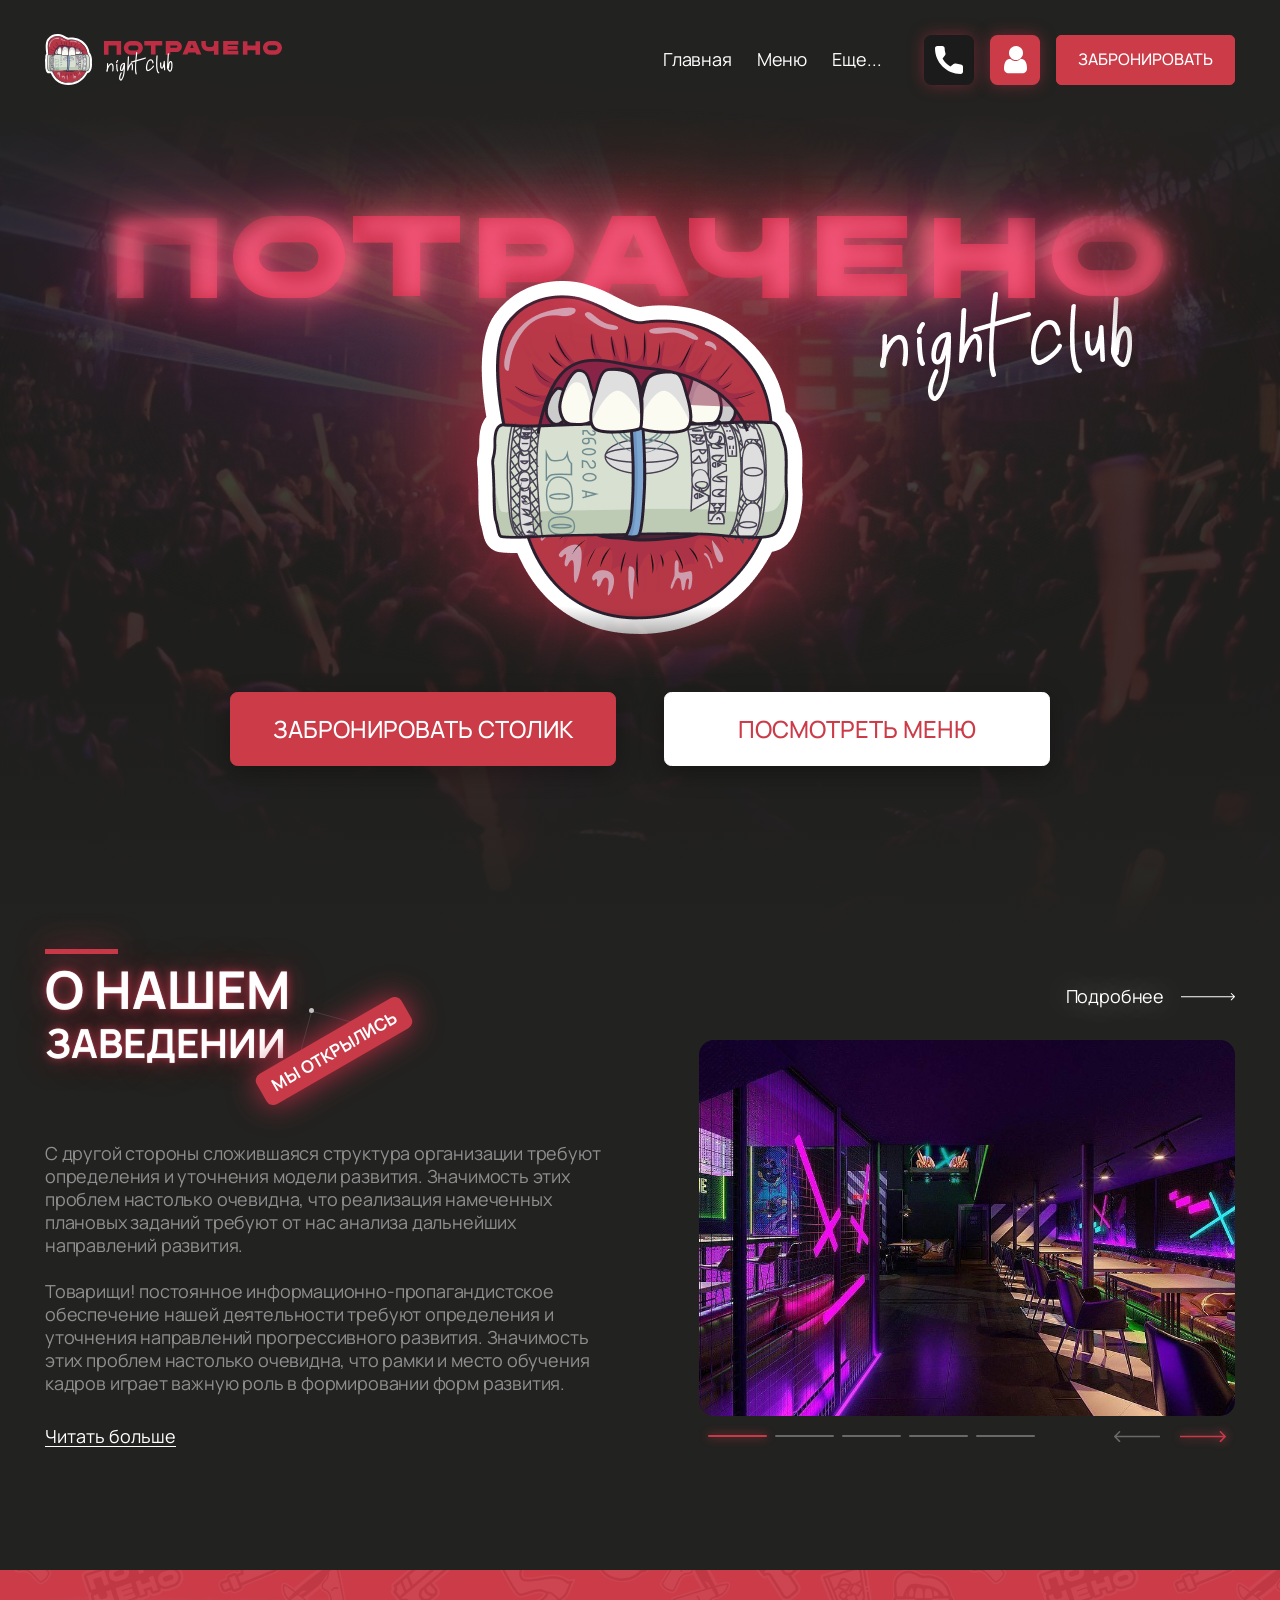
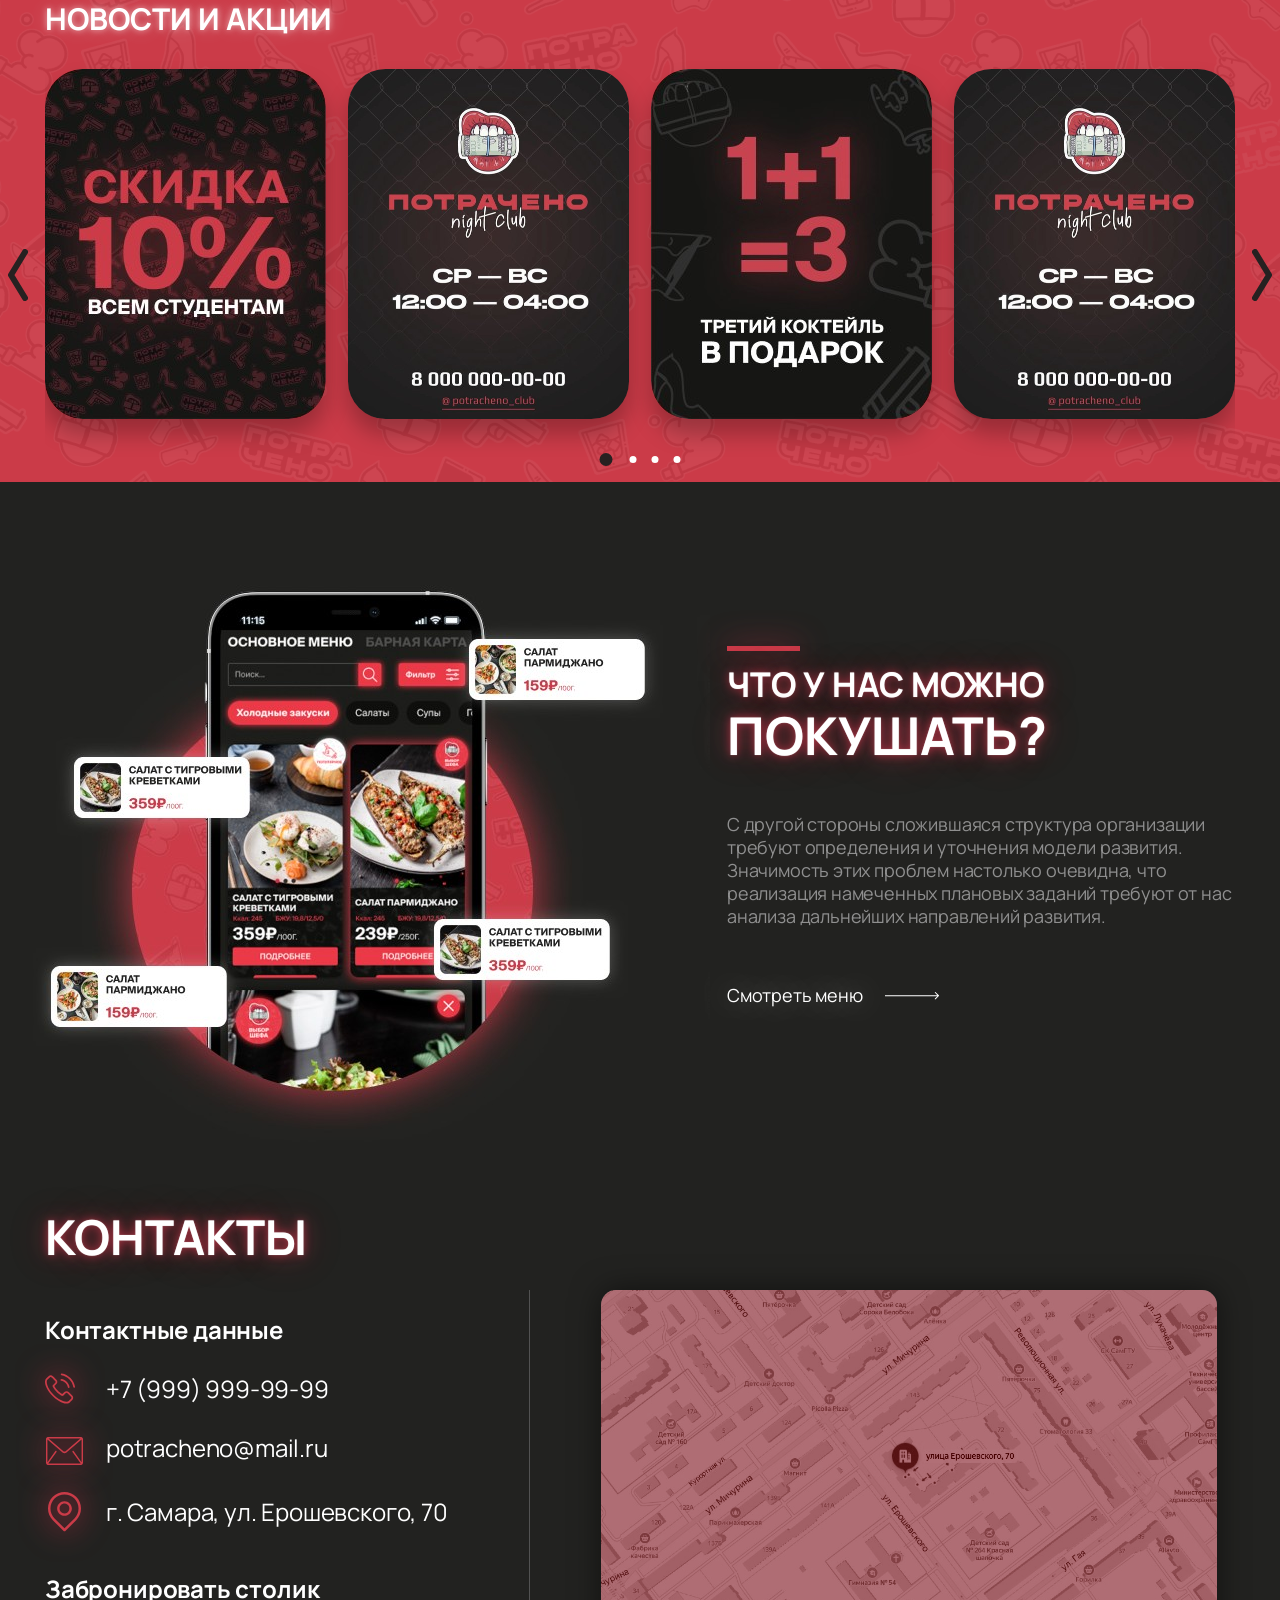
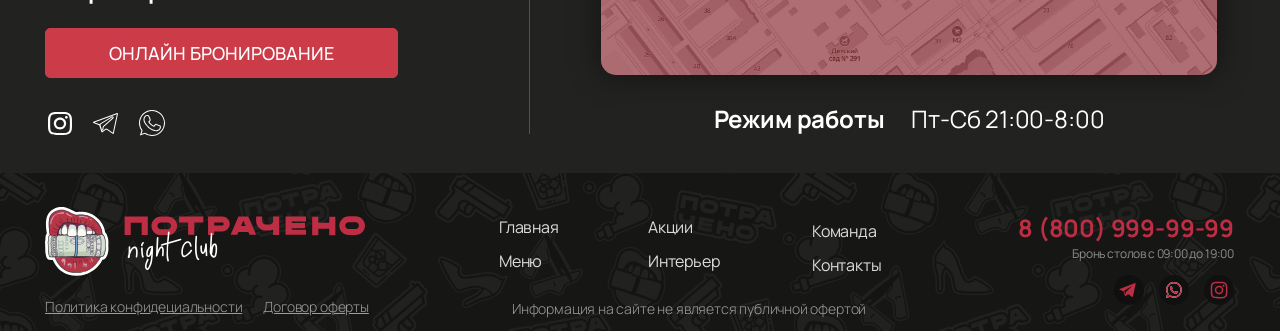
==== commit a10ed1a7: "Шрифт Manrope вместо Suisse Intl, неоновое свечение заголовков" ====
--- a/index.html
+++ b/index.html
@@ -4,13 +4,13 @@
     <meta charset="UTF-8" />
     <meta name="viewport" content="width=device-width, initial-scale=1.0" />
     <title>Главная — Потрачено night club</title>
-    <!-- Шрифты. Оригинальные Suisse Intl и Gilroy подключаются в style.css (@font-face, папка fonts/).
-       Пока их нет — работают похожие бесплатные Inter (вместо Suisse Intl) и Onest (вместо Gilroy).
+    <!-- Шрифты. Основные Manrope (вместо коммерческого Suisse Intl) и Onest (вместо Gilroy) лежат в папке fonts/
+       и подключаются в style.css (@font-face) — бесплатные, лицензия SIL OFL, интернет для них не нужен.
        Montserrat и Roboto есть в макете (добавки к заказу, сертификат) — они бесплатные. -->
     <link rel="preconnect" href="https://fonts.googleapis.com" />
     <link rel="preconnect" href="https://fonts.gstatic.com" crossorigin />
     <link
-      href="https://fonts.googleapis.com/css2?family=Inter:wght@300;400;500;600;700&family=Onest:wght@700&family=Montserrat:wght@400;700;800;900&family=Roboto:wght@400;500;700;900&display=swap"
+      href="https://fonts.googleapis.com/css2?family=Montserrat:wght@400;700;800;900&family=Roboto:wght@400;500;700;900&display=swap"
       rel="stylesheet"
     />
     <!-- Общий файл стилей для всех страниц -->
@@ -153,6 +153,8 @@
           width="1300"
           height="570"
         />
+        <!-- Неоновое свечение над словом «Потрачено» на картинке (только для красоты, см. style.css, раздел 15) -->
+        <span class="hero__neon" aria-hidden="true">Потрачено</span>
 
         <div class="hero__buttons">
           <button class="btn btn--big js-open-booking" type="button">
--- a/style.css
+++ b/style.css
@@ -11,54 +11,59 @@
      6. Меню и Барная карта: вкладки, категории, поиск, фильтры, карточки
      7. Общие блоки внутренних страниц: заголовок, всплывающие окна, формы
      8. Корзина, 9. Заказ, 10. Фотоотчёты, 11. Правила, 12. Личный кабинет,
-     13. CRUD, 14. Сертификат
+     13. CRUD, 14. Сертификат, 15. Неоновое свечение надписей
    =================================================================== */
 
 /* ===== 1. Шрифты =====
-   Оригинальные шрифты макета — Suisse Intl и Gilroy (коммерческие).
-   Сначала ищем их в системе (local), потом — файлы в папке fonts/ (их туда кладут
-   после покупки лицензии, см. fonts/README.txt). Если ничего нет, браузер берёт
-   следующий шрифт из списка в --font-main / --font-accent: Inter или Onest. */
+   Оригинальные шрифты макета Suisse Intl и Gilroy — коммерческие, их файлов в проекте нет.
+   Вместо Suisse Intl используется бесплатный Manrope (Google Fonts, лицензия SIL OFL 1.1),
+   вместо Gilroy — Onest (тоже OFL). Оба лежат в папке fonts/ (кириллица + латиница),
+   интернет и Google Fonts для них не нужны. Лицензии: fonts/OFL-Manrope.txt, fonts/OFL-Onest.txt.
+   Manrope — вариативный шрифт: один файл содержит все начертания 200–800 (используем 300–700). */
 @font-face {
-  font-family: "Suisse Intl Web";
-  src: local("Suisse Intl Light"), local("SuisseIntl-Light"), url("fonts/SuisseIntl-Light.woff2") format("woff2");
-  font-weight: 300;
+  font-family: "Manrope";
+  src: url("fonts/Manrope-cyrillic.woff2") format("woff2");
+  font-weight: 200 800;
+  font-style: normal;
   font-display: swap;
+  unicode-range: U+0301, U+0400-045F, U+0490-0491, U+04B0-04B1, U+2116;
 }
 
 @font-face {
-  font-family: "Suisse Intl Web";
-  src: local("Suisse Intl"), local("Suisse Intl Regular"), local("SuisseIntl-Regular"), url("fonts/SuisseIntl-Regular.woff2") format("woff2");
-  font-weight: 400;
+  font-family: "Manrope";
+  src: url("fonts/Manrope-latin.woff2") format("woff2");
+  font-weight: 200 800;
+  font-style: normal;
   font-display: swap;
-}
-
+  unicode-range: U+0000-00FF, U+0131, U+0152-0153, U+02BB-02BC, U+02C6, U+02DA, U+02DC, U+0304, U+0308, U+0329, U+2000-206F, U+20AC, U+2122, U+2191, U+2193, U+2212, U+2215, U+FEFF, U+FFFD;
+}
+
+/* Gilroy: если он установлен в системе — берём его (local), файла в fonts/ нет,
+   поэтому ссылку на несуществующий fonts/Gilroy-Bold.woff2 убрали (была ошибка 404) */
 @font-face {
-  font-family: "Suisse Intl Web";
-  src: local("Suisse Intl Medium"), local("SuisseIntl-Medium"), url("fonts/SuisseIntl-Medium.woff2") format("woff2");
-  font-weight: 500;
-  font-display: swap;
-}
-
-@font-face {
-  font-family: "Suisse Intl Web";
-  src: local("Suisse Intl SemiBold"), local("SuisseIntl-SemiBold"), url("fonts/SuisseIntl-SemiBold.woff2") format("woff2");
-  font-weight: 600;
-  font-display: swap;
-}
-
-@font-face {
-  font-family: "Suisse Intl Web";
-  src: local("Suisse Intl Bold"), local("SuisseIntl-Bold"), url("fonts/SuisseIntl-Bold.woff2") format("woff2");
+  font-family: "Gilroy Web";
+  src: local("Gilroy Bold"), local("Gilroy-Bold");
   font-weight: 700;
   font-display: swap;
 }
 
+/* Onest Bold — замена Gilroy, тоже из папки fonts/ */
 @font-face {
-  font-family: "Gilroy Web";
-  src: local("Gilroy Bold"), local("Gilroy-Bold"), url("fonts/Gilroy-Bold.woff2") format("woff2");
+  font-family: "Onest";
+  src: url("fonts/Onest-Bold-cyrillic.woff2") format("woff2");
   font-weight: 700;
+  font-style: normal;
   font-display: swap;
+  unicode-range: U+0301, U+0400-045F, U+0490-0491, U+04B0-04B1, U+2116;
+}
+
+@font-face {
+  font-family: "Onest";
+  src: url("fonts/Onest-Bold-latin.woff2") format("woff2");
+  font-weight: 700;
+  font-style: normal;
+  font-display: swap;
+  unicode-range: U+0000-00FF, U+0131, U+0152-0153, U+02BB-02BC, U+02C6, U+02DA, U+02DC, U+0304, U+0308, U+0329, U+2000-206F, U+20AC, U+2122, U+2191, U+2193, U+2212, U+2215, U+FEFF, U+FFFD;
 }
 
 /* ===== Переменные: цвета, шрифты и размеры из макета ===== */
@@ -77,9 +82,10 @@
   --color-footer-text: #9c9c9c;   /* мелкий текст подвала */
   --color-footer-link: #dcdcdc;   /* ссылки подвала */
   --color-btn-dark: #1b1b1b;      /* тёмная кнопка с телефоном */
-
-  /* Сначала оригинальные шрифты (см. @font-face выше), если их нет — похожие Inter и Onest */
-  --font-main: "Suisse Intl Web", "Inter", Arial, sans-serif;
+  --color-neon: #ff3d5a;          /* неоновый красно-розовый: яркая версия фирменного красного */
+
+  /* Шрифты из папки fonts/ (см. @font-face выше): Manrope вместо Suisse Intl, Onest вместо Gilroy */
+  --font-main: "Manrope", Arial, sans-serif;
   --font-accent: "Gilroy Web", "Onest", Arial, sans-serif;
   --font-extra: "Montserrat", Arial, sans-serif;   /* добавки к заказу, сертификат */
   --font-roboto: "Roboto", Arial, sans-serif;      /* тексты на странице сертификата */
@@ -105,21 +111,13 @@
   font-family: var(--font-main);
   font-size: 18px;
   line-height: 1.27;
-  letter-spacing: -0.02em;        /* Inter чуть шире, чем Suisse Intl — немного сжимаем */
+  letter-spacing: -0.01em;        /* Manrope чуть шире, чем Suisse Intl из макета — слегка сжимаем */
   color: var(--color-white);
   background-color: var(--color-bg);
   -webkit-font-smoothing: antialiased;
 }
 
-/* Если загрузился оригинальный Suisse Intl (script.js ставит класс на <html>) —
-   сжатие букв, подобранное под Inter, не нужно */
-.fonts-original body,
-.fonts-original .categories__link,
-.fonts-original .menu__tab {
-  letter-spacing: 0;
-}
-
-/* Надписи ЗАГЛАВНЫМИ буквами у Inter и так по ширине как в макете — без сжатия */
+/* Надписи ЗАГЛАВНЫМИ буквами — без сжатия */
 .btn,
 .price,
 .promo__title,
@@ -4778,3 +4776,66 @@
   transform: scale(1.2);
 }
 
+/* ===== 15. Неоновое свечение надписей (только CSS, без картинок) =====
+   Свечение — несколько слоёв text-shadow: всё более широкие и прозрачные
+   ореолы цвета --color-neon (у заголовков ещё тонкий светлый ободок). */
+
+/* Название «Потрачено» на первом экране нарисовано на картинке hero-title.png,
+   поэтому поверх него лежит невидимая копия слова (span.hero__neon в index.html):
+   сами буквы прозрачные, видно только их свечение. mix-blend-mode: screen
+   «подсвечивает» буквы на картинке, не перекрывая их. */
+.hero__neon {
+  position: absolute;
+  top: 195px;                     /* подогнано так, чтобы копия совпала с буквами на картинке */
+  left: 50%;
+  font-family: var(--font-main);
+  font-size: 107px;
+  line-height: 120px;
+  font-weight: 800;
+  letter-spacing: 0;
+  text-transform: uppercase;
+  white-space: nowrap;
+  color: transparent;
+  transform: translateX(calc(-50% - 3px)) scaleX(1.625);   /* буквы на картинке очень широкие — растягиваем копию */
+  mix-blend-mode: screen;
+  pointer-events: none;
+  user-select: none;
+  text-shadow:
+    0 0 12px rgba(255, 61, 90, 0.6),
+    0 0 28px rgba(255, 61, 90, 0.55),
+    0 0 60px rgba(255, 61, 90, 0.45),
+    0 0 110px rgba(255, 61, 90, 0.35);
+  animation: neon-flicker 7s linear infinite;
+}
+
+/* Лёгкое «мерцание» неоновой трубки: пара коротких провалов яркости за цикл */
+@keyframes neon-flicker {
+  0%, 18%, 22%, 25%, 53%, 57%, 100% { opacity: 1; }
+  20%, 24%, 55% { opacity: 0.55; }
+}
+
+/* Заголовки разделов — более спокойное свечение, текст остаётся белым и читаемым */
+.about__title,
+.eat__title,
+.contacts__title,
+.page-head__title {
+  text-shadow:
+    0 0 1px rgba(255, 255, 255, 0.6),
+    0 0 8px rgba(255, 61, 90, 0.55),
+    0 0 20px rgba(255, 61, 90, 0.35),
+    0 0 40px rgba(189, 45, 67, 0.3);
+}
+
+/* «Новости и акции» стоят на красном фоне — там светится белым, а не красным */
+.promo__title {
+  text-shadow:
+    0 0 6px rgba(255, 255, 255, 0.55),
+    0 0 18px rgba(255, 255, 255, 0.3);
+}
+
+/* Кто просит меньше анимации — мерцание выключаем, свечение остаётся */
+@media (prefers-reduced-motion: reduce) {
+  .hero__neon {
+    animation: none;
+  }
+}
